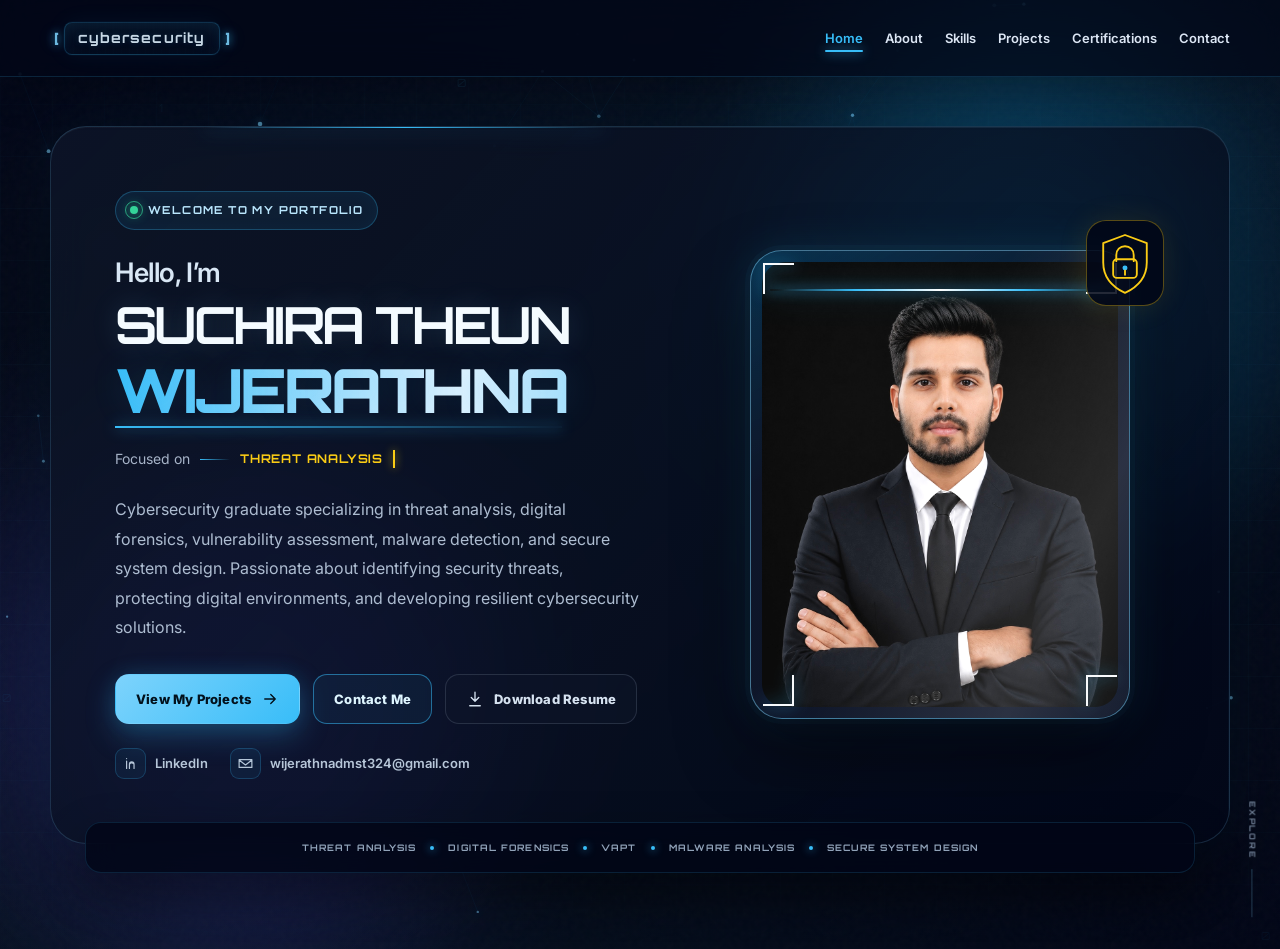
==== index.html @ 8b44464e "Add files via upload" ====
<!DOCTYPE html>

<html lang="en">
<head>
<meta charset="utf-8"/>
<meta content="width=device-width, initial-scale=1.0" name="viewport"/>
<meta content="Suchira Theun Wijerathna" name="author"/>
<meta content="#020617" name="theme-color"/>
<link href="https://fonts.googleapis.com" rel="preconnect"/>
<link crossorigin="" href="https://fonts.gstatic.com" rel="preconnect"/>
<link href="https://fonts.googleapis.com/css2?family=Inter:wght@400;500;600;700;800&amp;family=Orbitron:wght@600;700;800&amp;display=swap" rel="stylesheet"/>
<link href="style.css?v=mobile-20260625" rel="stylesheet">
<title>Suchira Theun Wijerathna | Cybersecurity Portfolio</title>
<meta content="The cybersecurity portfolio of Suchira Theun Wijerathna, featuring digital forensics, vulnerability assessment, malware detection, and secure system design projects." name="description"/>
</link></head>
<body class="home-page premium-home">
<header class="site-header">
<nav aria-label="Primary navigation" class="navbar">
<a aria-label="Cybersecurity portfolio home" class="logo" href="index.html">
<span aria-label="cybersecurity" class="logo-word" data-text="cybersecurity"><span aria-hidden="true" style="--letter-index:0">c</span><span aria-hidden="true" style="--letter-index:1">y</span><span aria-hidden="true" style="--letter-index:2">b</span><span aria-hidden="true" style="--letter-index:3">e</span><span aria-hidden="true" style="--letter-index:4">r</span><span aria-hidden="true" style="--letter-index:5">s</span><span aria-hidden="true" style="--letter-index:6">e</span><span aria-hidden="true" style="--letter-index:7">c</span><span aria-hidden="true" style="--letter-index:8">u</span><span aria-hidden="true" style="--letter-index:9">r</span><span aria-hidden="true" style="--letter-index:10">i</span><span aria-hidden="true" style="--letter-index:11">t</span><span aria-hidden="true" style="--letter-index:12">y</span></span>
</a>
<button aria-controls="primary-menu" aria-expanded="false" aria-label="Open navigation menu" class="nav-toggle" type="button">
<span></span><span></span><span></span>
</button>
<ul class="nav-links" id="primary-menu">
<li><a aria-current="page" class="active-link" href="index.html">Home</a></li>
<li><a href="about.html">About</a></li>
<li><a href="skills.html">Skills</a></li>
<li><a href="projects.html">Projects</a></li>
<li><a href="certifications.html">Certifications</a></li>
<li><a href="contact.html">Contact</a></li>
</ul>
</nav>
</header>
<main class="premium-main page-transition">
<section aria-labelledby="home-name" class="premium-hero">
<canvas aria-hidden="true" id="cyber-canvas"></canvas>
<div aria-hidden="true" class="premium-grid"></div>
<div aria-hidden="true" class="premium-aurora aurora-one"></div>
<div aria-hidden="true" class="premium-aurora aurora-two"></div>
<div aria-hidden="true" class="premium-noise"></div>
<div class="premium-shell section-shell">
<div class="premium-panel">
<div class="premium-copy reveal-left">
<div class="welcome-badge">
<span aria-hidden="true" class="live-dot"></span>
              Welcome to my portfolio
            </div>
<p class="premium-greeting">Hello, I’m</p>
<h1 class="premium-name" id="home-name">
<span>Suchira Theun</span>
<strong>Wijerathna</strong>
</h1>
<div aria-label="Cybersecurity focus areas" class="focus-line">
<span class="focus-label">Focused on</span>
<span aria-hidden="true" class="focus-divider"></span>
<span class="dynamic-focus" data-focus-words="Threat Analysis|Digital Forensics|Vulnerability Assessment|Malware Detection">Threat Analysis</span>
<span aria-hidden="true" class="typing-cursor"></span>
</div>
<p class="premium-intro">
              Cybersecurity graduate specializing in threat analysis, digital forensics, vulnerability assessment, malware detection, and secure system design. Passionate about identifying security threats, protecting digital environments, and developing resilient cybersecurity solutions.
            </p>
<div class="premium-actions">
<a class="premium-btn premium-btn-primary" href="projects.html">
<span>View My Projects</span>
<svg aria-hidden="true" viewbox="0 0 24 24"><path d="M5 12h14M13 6l6 6-6 6"></path></svg>
</a>
<a class="premium-btn premium-btn-outline" href="contact.html">
<span>Contact Me</span>
</a>
<a class="premium-btn premium-btn-ghost" download="Suchira_Theun_Wijerathna_Resume.pdf" href="assets/Suchira_Theun_Wijerathna_Resume.pdf">
<svg aria-hidden="true" viewbox="0 0 24 24"><path d="M12 3v12m0 0 5-5m-5 5-5-5M5 21h14"></path></svg>
<span>Download Resume</span>
</a>
</div>
<div aria-label="Professional links" class="premium-socials">
<a href="https://www.linkedin.com/in/suchira-theun-wijerathna-2473b7215/" rel="noopener noreferrer" target="_blank">
<span aria-hidden="true" class="social-icon">
<svg viewbox="0 0 24 24"><path d="M6.5 8.5V19M6.5 5v.01M10.5 19v-6c0-2.2 1.4-3.5 3.2-3.5 2 0 3.3 1.3 3.3 3.8V19M10.5 13.5c.4-2.5 4.2-3.2 5.8-1.2"></path></svg>
</span>
<span>LinkedIn</span>
</a>
<a href="mailto:wijerathnadmst324@gmail.com">
<span aria-hidden="true" class="social-icon">
<svg viewbox="0 0 24 24"><path d="M3 6.5h18v11H3zM3 7l9 7 9-7"></path></svg>
</span>
<span>wijerathnadmst324@gmail.com</span>
</a>
</div>
</div>
<div aria-label="Portrait of Suchira Theun Wijerathna with animated cybersecurity interface" class="premium-visual reveal-right">
<div aria-hidden="true" class="visual-glow"></div>



<div class="portrait-stage">
<div class="portrait-card">
<div aria-hidden="true" class="portrait-scan"></div>
<img alt="Suchira Theun Wijerathna" src="assets/profile-photo.png"/>
<span aria-hidden="true" class="corner corner-top-left"></span>
<span aria-hidden="true" class="corner corner-top-right"></span>
<span aria-hidden="true" class="corner corner-bottom-left"></span>
<span aria-hidden="true" class="corner corner-bottom-right"></span>
</div>



<div aria-hidden="true" class="security-seal">
<svg viewbox="0 0 90 100">
<path d="M45 5 80 18v31c0 24-14 39-35 49C24 88 10 73 10 49V18L45 5Z"></path>
<path d="M31 47V37c0-8 6-14 14-14s14 6 14 14v10"></path>
<rect height="30" rx="6" width="38" x="26" y="44"></rect>
<circle cx="45" cy="58" r="4"></circle>
<path d="M45 62v7"></path>
</svg>
</div>
</div>
</div>
</div>
<div aria-label="Cybersecurity expertise" class="expertise-rail reveal-up">
<span>Threat Analysis</span><i></i>
<span>Digital Forensics</span><i></i>
<span>VAPT</span><i></i>
<span>Malware Analysis</span><i></i>
<span>Secure System Design</span>
</div>
</div>
<a aria-label="Scroll down" class="scroll-cue" href="#home-bottom">
<span>Explore</span>
<i aria-hidden="true"></i>
</a>
<div aria-hidden="true" id="home-bottom"></div>
</section>
</main>
<script src="script.js"></script>
</body>
</html>
---- style.css ----
:root {
  --bg: #020617;
  --bg-soft: #07111f;
  --surface: rgba(15, 23, 42, 0.72);
  --surface-strong: rgba(15, 23, 42, 0.94);
  --line: rgba(56, 189, 248, 0.2);
  --line-strong: rgba(56, 189, 248, 0.45);
  --primary: #38bdf8;
  --primary-soft: rgba(56, 189, 248, 0.14);
  --accent: #facc15;
  --text: #f8fafc;
  --muted: #a7b4c8;
  --success: #34d399;
  --shadow: 0 24px 70px rgba(0, 0, 0, 0.32);
  --radius-lg: 28px;
  --radius-md: 20px;
  --radius-sm: 12px;
  --max-width: 1180px;
}

* {
  box-sizing: border-box;
  margin: 0;
  padding: 0;
}

html {
  scroll-behavior: smooth;
}

body {
  min-height: 100vh;
  overflow-x: hidden;
  color: var(--text);
  background:
    radial-gradient(circle at 18% 14%, rgba(56, 189, 248, 0.16), transparent 26%),
    radial-gradient(circle at 84% 28%, rgba(250, 204, 21, 0.09), transparent 24%),
    radial-gradient(circle at 48% 84%, rgba(99, 102, 241, 0.15), transparent 28%),
    linear-gradient(135deg, #020617 0%, #07111f 45%, #0f172a 100%);
  font-family: "Inter", sans-serif;
  line-height: 1.7;
}

body.menu-open {
  overflow: hidden;
}

a {
  color: inherit;
}

button,
input,
textarea {
  font: inherit;
}

img,
svg {
  display: block;
  max-width: 100%;
}

::selection {
  color: #020617;
  background: var(--primary);
}

.background-animation span {
  position: fixed;
  z-index: -1;
  width: 190px;
  height: 190px;
  border-radius: 999px;
  background: rgba(56, 189, 248, 0.09);
  box-shadow: 0 0 90px rgba(56, 189, 248, 0.22);
  animation: float-light 11s ease-in-out infinite;
}

.background-animation span:nth-child(1) { top: 13%; left: 5%; }
.background-animation span:nth-child(2) { top: 62%; right: 7%; animation-delay: 2s; background: rgba(250, 204, 21, 0.07); }
.background-animation span:nth-child(3) { bottom: 2%; left: 18%; animation-delay: 4s; }
.background-animation span:nth-child(4) { top: 24%; right: 15%; animation-delay: 6s; background: rgba(99, 102, 241, 0.09); }

@keyframes float-light {
  0%, 100% { transform: translate3d(0, 0, 0) scale(1); }
  50% { transform: translate3d(0, -45px, 0) scale(1.13); }
}

.section-shell {
  width: min(var(--max-width), calc(100% - 40px));
  margin-inline: auto;
}

.page-transition {
  animation: page-open 0.65s ease both;
}

@keyframes page-open {
  from { opacity: 0; transform: translateY(18px); filter: blur(3px); }
  to { opacity: 1; transform: translateY(0); filter: blur(0); }
}

.site-header {
  position: sticky;
  top: 0;
  z-index: 1000;
  border-bottom: 1px solid rgba(56, 189, 248, 0.16);
  background: rgba(2, 6, 23, 0.78);
  backdrop-filter: blur(18px);
}

.navbar {
  width: min(var(--max-width), calc(100% - 40px));
  min-height: 76px;
  margin-inline: auto;
  display: flex;
  align-items: center;
  justify-content: space-between;
  gap: 30px;
}

.logo {
  position: relative;
  display: inline-flex;
  align-items: center;
  min-height: 45px;
  padding-inline: 4px;
  color: var(--primary);
  text-decoration: none;
  perspective: 500px;
  isolation: isolate;
}

.logo::before,
.logo::after {
  position: relative;
  z-index: 4;
  display: inline-grid;
  place-items: center;
  color: rgba(125, 211, 252, 0.86);
  font-family: "Orbitron", sans-serif;
  font-size: 17px;
  font-weight: 700;
  line-height: 1;
  text-shadow:
    0 0 8px rgba(56, 189, 248, 0.85),
    0 0 18px rgba(56, 189, 248, 0.3);
  animation: logo-bracket-pulse 3.8s ease-in-out infinite;
}

.logo::before {
  content: "[";
  margin-right: 5px;
}

.logo::after {
  content: "]";
  margin-left: 5px;
  animation-delay: 0.22s;
}

.logo-word {
  position: relative;
  display: inline-flex;
  align-items: center;
  gap: 0;
  min-width: 0;
  padding: 8px 13px 9px;
  overflow: hidden;
  color: var(--text);
  border: 1px solid rgba(56, 189, 248, 0.23);
  border-radius: 8px;
  background:
    linear-gradient(180deg, rgba(8, 23, 42, 0.86), rgba(2, 6, 23, 0.72)),
    repeating-linear-gradient(90deg, rgba(56, 189, 248, 0.03) 0 1px, transparent 1px 8px);
  box-shadow:
    inset 0 0 18px rgba(56, 189, 248, 0.065),
    0 0 0 1px rgba(2, 132, 199, 0.04),
    0 0 24px rgba(56, 189, 248, 0.06);
  font-family: "Orbitron", sans-serif;
  font-size: 14px;
  font-weight: 700;
  letter-spacing: 1.2px;
  line-height: 1;
  text-transform: lowercase;
  transform: translateZ(0);
  animation: logo-shell-energy 4.8s ease-in-out infinite;
}

/* Controlled duplicate layer used only during brief data-glitch moments. */
.logo-word::before {
  position: absolute;
  z-index: 3;
  inset: 8px 13px 9px;
  content: attr(data-text);
  overflow: hidden;
  color: #facc15;
  font: inherit;
  letter-spacing: inherit;
  line-height: inherit;
  text-shadow:
    -2px 0 rgba(56, 189, 248, 0.9),
    2px 0 rgba(250, 204, 21, 0.75),
    0 0 12px rgba(56, 189, 248, 0.65);
  clip-path: inset(0 0 100% 0);
  opacity: 0;
  pointer-events: none;
  animation: logo-data-glitch 6.4s steps(1, end) infinite;
}

/* A narrow scanner passes across the terminal wordmark. */
.logo-word::after {
  position: absolute;
  z-index: 2;
  top: -12%;
  bottom: -12%;
  left: -14%;
  width: 3px;
  content: "";
  background: linear-gradient(
    180deg,
    transparent 0%,
    rgba(125, 211, 252, 0.5) 18%,
    #ffffff 48%,
    rgba(56, 189, 248, 0.72) 76%,
    transparent 100%
  );
  box-shadow:
    0 0 8px rgba(255, 255, 255, 0.85),
    0 0 18px rgba(56, 189, 248, 0.8),
    0 0 35px rgba(56, 189, 248, 0.42);
  opacity: 0;
  transform: skewX(-12deg);
  pointer-events: none;
  animation: logo-terminal-scan 4.8s cubic-bezier(0.45, 0, 0.2, 1) infinite;
}

.logo-word > span {
  position: relative;
  z-index: 4;
  display: inline-block;
  color: rgba(226, 242, 255, 0.88);
  text-shadow: 0 0 7px rgba(56, 189, 248, 0.18);
  transform-origin: center bottom;
  animation: logo-character-boot 4.8s ease-in-out infinite;
  animation-delay: calc(var(--letter-index) * 0.075s);
  transition:
    color 0.25s ease,
    text-shadow 0.25s ease,
    transform 0.25s ease;
}

.logo:hover .logo-word {
  border-color: rgba(125, 211, 252, 0.62);
  box-shadow:
    inset 0 0 22px rgba(56, 189, 248, 0.11),
    0 0 18px rgba(56, 189, 248, 0.16),
    0 0 42px rgba(56, 189, 248, 0.12);
  transform: translateY(-1px) rotateX(3deg);
}

.logo:hover .logo-word > span {
  color: #e0f2fe;
  text-shadow:
    0 0 8px rgba(125, 211, 252, 0.95),
    0 0 20px rgba(56, 189, 248, 0.6),
    0 0 34px rgba(56, 189, 248, 0.25);
}

.logo:hover::before,
.logo:hover::after {
  color: var(--accent);
  text-shadow:
    0 0 8px rgba(250, 204, 21, 0.88),
    0 0 20px rgba(250, 204, 21, 0.32);
}

@keyframes logo-shell-energy {
  0%, 100% {
    border-color: rgba(56, 189, 248, 0.2);
    box-shadow:
      inset 0 0 16px rgba(56, 189, 248, 0.055),
      0 0 0 1px rgba(2, 132, 199, 0.035),
      0 0 20px rgba(56, 189, 248, 0.045);
  }
  48% {
    border-color: rgba(56, 189, 248, 0.38);
    box-shadow:
      inset 0 0 22px rgba(56, 189, 248, 0.095),
      0 0 0 1px rgba(56, 189, 248, 0.06),
      0 0 32px rgba(56, 189, 248, 0.1);
  }
}

@keyframes logo-terminal-scan {
  0%, 12% {
    left: -14%;
    opacity: 0;
  }
  17% {
    opacity: 1;
  }
  58% {
    left: 112%;
    opacity: 0.95;
  }
  66%, 100% {
    left: 112%;
    opacity: 0;
  }
}

@keyframes logo-character-boot {
  0%, 10%, 100% {
    color: rgba(226, 242, 255, 0.84);
    text-shadow: 0 0 6px rgba(56, 189, 248, 0.12);
    transform: translateY(0) scale(1);
    filter: blur(0);
  }
  17% {
    color: rgba(125, 211, 252, 0.5);
    transform: translateY(2px) scaleY(0.84);
    filter: blur(0.35px);
  }
  23% {
    color: #ffffff;
    text-shadow:
      0 0 8px rgba(255, 255, 255, 0.9),
      0 0 18px rgba(56, 189, 248, 0.9),
      0 0 30px rgba(56, 189, 248, 0.35);
    transform: translateY(-2px) scale(1.06);
    filter: blur(0);
  }
  34% {
    color: var(--primary);
    text-shadow:
      0 0 9px rgba(56, 189, 248, 0.9),
      0 0 21px rgba(56, 189, 248, 0.4);
    transform: translateY(0) scale(1);
  }
  52% {
    color: rgba(226, 242, 255, 0.9);
    text-shadow: 0 0 7px rgba(56, 189, 248, 0.2);
  }
}

@keyframes logo-data-glitch {
  0%, 70%, 100% {
    opacity: 0;
    clip-path: inset(0 0 100% 0);
    transform: translate(0, 0);
  }
  71% {
    opacity: 0.8;
    clip-path: inset(12% 0 62% 0);
    transform: translate(3px, -1px);
  }
  72% {
    opacity: 0.38;
    clip-path: inset(58% 0 12% 0);
    transform: translate(-3px, 1px);
  }
  73% {
    opacity: 0.82;
    clip-path: inset(34% 0 43% 0);
    transform: translate(2px, 0);
  }
  74%, 89% {
    opacity: 0;
    clip-path: inset(0 0 100% 0);
    transform: translate(0, 0);
  }
  90% {
    opacity: 0.55;
    clip-path: inset(68% 0 9% 0);
    transform: translate(-2px, 1px);
  }
  91%, 100% {
    opacity: 0;
    clip-path: inset(0 0 100% 0);
    transform: translate(0, 0);
  }
}

@keyframes logo-bracket-pulse {
  0%, 100% {
    opacity: 0.68;
    transform: translateY(0) scaleY(1);
  }
  47% {
    opacity: 1;
    transform: translateY(-1px) scaleY(1.08);
  }
  52% {
    opacity: 0.48;
    transform: translateY(1px) scaleY(0.92);
  }
  57% {
    opacity: 0.95;
    transform: translateY(0) scaleY(1);
  }
}

.nav-links {
  list-style: none;
  display: flex;
  align-items: center;
  gap: 22px;
}

.nav-links a {
  position: relative;
  padding: 27px 0 24px;
  color: #dce6f4;
  text-decoration: none;
  font-size: 13px;
  font-weight: 600;
  transition: color 0.25s ease;
}

.nav-links a::after {
  position: absolute;
  right: 0;
  bottom: 18px;
  left: 0;
  height: 2px;
  border-radius: 999px;
  content: "";
  background: var(--primary);
  box-shadow: 0 0 12px var(--primary);
  transform: scaleX(0);
  transform-origin: center;
  transition: transform 0.25s ease;
}

.nav-links a:hover,
.nav-links a.active-link {
  color: var(--primary);
}

.nav-links a:hover::after,
.nav-links a.active-link::after {
  transform: scaleX(1);
}

.nav-toggle {
  display: none;
  width: 44px;
  height: 44px;
  border: 1px solid var(--line);
  border-radius: 11px;
  background: var(--surface);
  cursor: pointer;
}

.nav-toggle span {
  display: block;
  width: 20px;
  height: 2px;
  margin: 4px auto;
  background: var(--text);
  transition: transform 0.25s ease, opacity 0.25s ease;
}

.hero {
  min-height: calc(100vh - 76px);
  padding-block: 78px;
  display: grid;
  grid-template-columns: 1.15fr 0.85fr;
  align-items: center;
  gap: 70px;
}

.eyebrow {
  margin-bottom: 13px;
  color: var(--accent);
  font-family: "Orbitron", sans-serif;
  font-size: 12px;
  font-weight: 700;
  letter-spacing: 2.1px;
  text-transform: uppercase;
}

.hero h1,
.page-hero h1 {
  font-family: "Orbitron", sans-serif;
  font-weight: 700;
  line-height: 1.12;
  letter-spacing: -1.6px;
}

.hero h1 {
  max-width: 760px;
  font-size: clamp(42px, 6vw, 73px);
}

.hero h1 span,
.page-hero h1 span {
  color: var(--primary);
  text-shadow: 0 0 25px rgba(56, 189, 248, 0.22);
}

.hero-name {
  margin-top: 27px;
  color: #dce7f6;
  font-size: 18px;
}

.hero-name strong {
  color: var(--accent);
}

.hero-paragraph {
  max-width: 710px;
  margin-top: 14px;
  color: var(--muted);
  font-size: 17px;
}

.hero-buttons {
  margin-top: 30px;
  display: flex;
  flex-wrap: wrap;
  align-items: center;
  gap: 14px;
}

.btn {
  min-height: 48px;
  padding: 12px 21px;
  display: inline-flex;
  align-items: center;
  justify-content: center;
  border: 1px solid transparent;
  border-radius: 12px;
  text-decoration: none;
  font-weight: 700;
  cursor: pointer;
  transition: transform 0.22s ease, box-shadow 0.22s ease, border-color 0.22s ease, background 0.22s ease;
}

.btn:hover {
  transform: translateY(-3px);
}

.primary-btn {
  color: #00131e;
  background: linear-gradient(135deg, #38bdf8, #7dd3fc);
  box-shadow: 0 14px 35px rgba(56, 189, 248, 0.2);
}

.primary-btn:hover {
  box-shadow: 0 18px 44px rgba(56, 189, 248, 0.32);
}

.secondary-btn {
  border-color: var(--line-strong);
  color: var(--primary);
  background: rgba(56, 189, 248, 0.05);
}

.secondary-btn:hover {
  background: var(--primary-soft);
}

.text-link {
  padding: 10px 3px;
  color: var(--text);
  text-decoration: none;
  font-weight: 700;
}

.text-link span {
  color: var(--primary);
}

.hero-meta {
  margin-top: 28px;
  display: flex;
  flex-wrap: wrap;
  gap: 10px 20px;
  color: #8ea0b8;
  font-size: 13px;
}

.hero-meta a {
  color: #c9d7e9;
  text-decoration: none;
}

.hero-meta a:hover {
  color: var(--primary);
}

.cyber-visual {
  position: relative;
  min-height: 520px;
  display: grid;
  place-items: center;
  overflow: hidden;
  border: 1px solid var(--line);
  border-radius: 38px;
  background: linear-gradient(145deg, rgba(15, 23, 42, 0.86), rgba(2, 6, 23, 0.7));
  box-shadow: var(--shadow), inset 0 0 70px rgba(56, 189, 248, 0.04);
}

.visual-grid {
  position: absolute;
  inset: 0;
  opacity: 0.35;
  background-image:
    linear-gradient(rgba(56, 189, 248, 0.12) 1px, transparent 1px),
    linear-gradient(90deg, rgba(56, 189, 248, 0.12) 1px, transparent 1px);
  background-size: 38px 38px;
  mask-image: radial-gradient(circle, black 35%, transparent 77%);
}

.shield-core {
  position: relative;
  z-index: 3;
  width: 210px;
  height: 245px;
  display: grid;
  place-items: center;
  border: 1px solid var(--line-strong);
  border-radius: 42% 42% 48% 48%;
  color: var(--primary);
  background: rgba(2, 6, 23, 0.82);
  box-shadow: 0 0 50px rgba(56, 189, 248, 0.18), inset 0 0 35px rgba(56, 189, 248, 0.06);
}

.shield-core svg {
  width: 118px;
}

.shield-core span {
  position: absolute;
  bottom: 21px;
  font-family: "Orbitron", sans-serif;
  font-size: 11px;
  letter-spacing: 4px;
}

.orbit {
  position: absolute;
  border: 1px dashed rgba(56, 189, 248, 0.34);
  border-radius: 50%;
  animation: rotate 18s linear infinite;
}

.orbit-one { width: 350px; height: 350px; }
.orbit-two { width: 455px; height: 455px; animation-direction: reverse; animation-duration: 25s; border-color: rgba(250, 204, 21, 0.22); }

@keyframes rotate { to { transform: rotate(360deg); } }

.data-node {
  position: absolute;
  z-index: 4;
  width: 48px;
  height: 48px;
  display: grid;
  place-items: center;
  border: 1px solid var(--line-strong);
  border-radius: 50%;
  color: var(--primary);
  background: #07111f;
  font-family: "Orbitron", sans-serif;
  font-size: 11px;
  box-shadow: 0 0 18px rgba(56, 189, 248, 0.15);
}

.node-a { top: 16%; left: 19%; }
.node-b { top: 20%; right: 16%; }
.node-c { bottom: 17%; left: 17%; }
.node-d { right: 19%; bottom: 16%; }

.stats {
  margin-bottom: 92px;
  padding: 22px;
  display: grid;
  grid-template-columns: repeat(4, 1fr);
  gap: 1px;
  border: 1px solid var(--line);
  border-radius: var(--radius-lg);
  background: rgba(2, 6, 23, 0.43);
  box-shadow: var(--shadow);
}

.stats article {
  min-height: 120px;
  padding: 20px;
  display: flex;
  flex-direction: column;
  align-items: center;
  justify-content: center;
  border-right: 1px solid var(--line);
  text-align: center;
}

.stats article:last-child { border-right: 0; }
.stats strong { color: var(--primary); font-family: "Orbitron", sans-serif; font-size: 26px; }
.stats span { margin-top: 4px; color: var(--muted); font-size: 13px; }

.content-section {
  padding-block: 62px;
}

.section-heading {
  max-width: 750px;
  margin-bottom: 30px;
}

.section-heading h2,
.featured-project h2,
.skills-info h2,
.research-copy h2,
.publication-card h2,
.career-objective h2 {
  font-family: "Orbitron", sans-serif;
  font-size: clamp(27px, 4vw, 41px);
  line-height: 1.25;
}

.card-grid {
  display: grid;
  gap: 22px;
}

.three-column { grid-template-columns: repeat(3, 1fr); }
.four-column { grid-template-columns: repeat(4, 1fr); }

.feature-card,
.mini-card,
.project-card,
.cert-card,
.process-step,
.publication-card,
.profile-panel,
.skills-terminal,
.contact-form,
.contact-details article,
.timeline-item,
.credential-note {
  border: 1px solid var(--line);
  background: linear-gradient(145deg, rgba(15, 23, 42, 0.77), rgba(2, 6, 23, 0.61));
  box-shadow: 0 18px 45px rgba(0, 0, 0, 0.18);
}

.feature-card {
  min-height: 275px;
  padding: 30px;
  border-radius: var(--radius-md);
  transition: transform 0.25s ease, border-color 0.25s ease;
}

.feature-card:hover,
.mini-card:hover,
.project-card:hover,
.cert-card:hover {
  border-color: var(--line-strong);
  transform: translateY(-6px);
}

.card-index,
.project-number {
  color: var(--primary);
  font-family: "Orbitron", sans-serif;
  font-size: 13px;
}

.feature-card h3,
.mini-card h3,
.process-step h3 {
  margin: 42px 0 10px;
  font-size: 20px;
}

.feature-card p,
.mini-card p,
.process-step p,
.project-card p,
.cert-card p,
.research-copy p,
.skills-info p,
.publication-card p {
  color: var(--muted);
}

.featured-project {
  margin-block: 75px 100px;
  padding: 45px;
  display: flex;
  align-items: center;
  justify-content: space-between;
  gap: 35px;
  border: 1px solid var(--line-strong);
  border-radius: var(--radius-lg);
  background:
    linear-gradient(100deg, rgba(56, 189, 248, 0.11), rgba(15, 23, 42, 0.8)),
    var(--surface);
  box-shadow: var(--shadow);
}

.featured-project > div > p:not(.eyebrow) {
  margin: 10px 0 18px;
  color: var(--muted);
}

.tag-row,
.project-tags,
.skill-list {
  display: flex;
  flex-wrap: wrap;
  gap: 9px;
}

.tag-row span,
.project-tags span,
.skill-list span {
  border: 1px solid rgba(56, 189, 248, 0.23);
  border-radius: 999px;
  color: #cfeefe;
  background: rgba(56, 189, 248, 0.08);
  font-size: 12px;
  font-weight: 600;
}

.tag-row span,
.project-tags span { padding: 6px 10px; }

.page-hero {
  padding-block: 95px 65px;
  text-align: center;
}

.page-hero h1 {
  font-size: clamp(42px, 7vw, 72px);
}

.page-hero > p:last-child {
  max-width: 770px;
  margin: 18px auto 0;
  color: var(--muted);
  font-size: 17px;
}

.about-layout,
.skills-intro,
.research-overview,
.contact-layout,
.split-section {
  display: grid;
  grid-template-columns: 1.15fr 0.85fr;
  gap: 34px;
  align-items: start;
}

.about-layout {
  padding-block: 25px 75px;
}

.about-copy {
  display: grid;
  gap: 18px;
}

.animated-paragraph {
  padding: 24px 26px;
  border-left: 3px solid var(--primary);
  border-radius: 0 var(--radius-sm) var(--radius-sm) 0;
  color: #c3cede;
  background: rgba(15, 23, 42, 0.49);
}

.profile-panel {
  position: sticky;
  top: 105px;
  padding: 31px;
  border-radius: var(--radius-md);
}

.initial-avatar {
  width: 90px;
  height: 90px;
  margin-bottom: 22px;
  display: grid;
  place-items: center;
  border: 1px solid var(--line-strong);
  border-radius: 25px;
  color: var(--primary);
  background: var(--primary-soft);
  font-family: "Orbitron", sans-serif;
  font-size: 23px;
  box-shadow: 0 0 34px rgba(56, 189, 248, 0.16);
}

.profile-panel h2 { font-size: 23px; }
.profile-panel > p { margin-top: 4px; color: var(--accent); }
.profile-panel dl { margin-top: 25px; }
.profile-panel dl div { padding: 14px 0; border-top: 1px solid var(--line); }
.profile-panel dt { color: var(--muted); font-size: 11px; text-transform: uppercase; letter-spacing: 1.4px; }
.profile-panel dd { margin-top: 3px; color: #e5edf7; font-size: 14px; }

.timeline {
  position: relative;
  display: grid;
  gap: 20px;
}

.timeline::before {
  position: absolute;
  top: 0;
  bottom: 0;
  left: 22px;
  width: 1px;
  content: "";
  background: var(--line-strong);
}

.timeline-item {
  position: relative;
  margin-left: 52px;
  padding: 27px 30px;
  border-radius: var(--radius-md);
}

.timeline-item::before {
  position: absolute;
  top: 31px;
  left: -38px;
  width: 13px;
  height: 13px;
  border: 3px solid #020617;
  border-radius: 50%;
  content: "";
  background: var(--primary);
  box-shadow: 0 0 18px var(--primary);
}

.timeline-date,
.research-label,
.project-period,
.cert-issuer {
  color: var(--accent);
  font-size: 12px;
  font-weight: 700;
  letter-spacing: 0.6px;
  text-transform: uppercase;
}

.timeline-item h3 { margin-top: 8px; font-size: 21px; }
.timeline-item h4 { margin-top: 3px; color: var(--primary); font-size: 15px; }
.timeline-item p { margin-top: 8px; color: var(--muted); }

.mini-card {
  min-height: 190px;
  padding: 24px;
  border-radius: var(--radius-md);
  transition: transform 0.25s ease, border-color 0.25s ease;
}

.mini-card h3 { margin: 0 0 9px; }

.career-objective {
  margin-block: 60px 100px;
  padding: 45px;
  border: 1px solid var(--line-strong);
  border-radius: var(--radius-lg);
  background: linear-gradient(145deg, rgba(56, 189, 248, 0.1), rgba(15, 23, 42, 0.71));
}

.career-objective blockquote {
  max-width: 980px;
  color: #d8e3f1;
  font-size: 16px;
  line-height: 1.7;
}

.skills-intro {
  padding-block: 25px 70px;
  align-items: center;
}

.skills-terminal {
  overflow: hidden;
  border-radius: var(--radius-md);
}

.terminal-bar {
  padding: 13px 17px;
  display: flex;
  gap: 7px;
  border-bottom: 1px solid var(--line);
  background: rgba(2, 6, 23, 0.76);
}

.terminal-bar span {
  width: 10px;
  height: 10px;
  border-radius: 50%;
  background: #fb7185;
}

.terminal-bar span:nth-child(2) { background: #facc15; }
.terminal-bar span:nth-child(3) { background: #34d399; }

.skills-terminal pre {
  min-height: 380px;
  padding: 28px;
  color: #b7c8db;
  font-family: Consolas, "Courier New", monospace;
  font-size: 14px;
  white-space: pre-wrap;
}

.skills-terminal b { color: var(--primary); }
.skills-info p:last-child { margin-top: 17px; }

.skills-section {
  padding-block: 30px 65px;
  display: grid;
  gap: 22px;
}

.skill-category {
  padding: 28px;
  border: 1px solid var(--line);
  border-radius: var(--radius-md);
  background: rgba(15, 23, 42, 0.54);
}

.skill-category h2 {
  margin-bottom: 18px;
  font-family: "Orbitron", sans-serif;
  font-size: 20px;
}

.skill-list span {
  padding: 8px 12px;
  transition: transform 0.2s ease, border-color 0.2s ease, background 0.2s ease;
}

.skill-list span:hover,
.skill-list span.touch-active {
  border-color: var(--primary);
  background: rgba(56, 189, 248, 0.16);
  transform: translateY(-2px);
}

.skill-list.large span { font-size: 13px; }

.projects {
  padding-block: 20px 100px;
}

.project-container {
  display: grid;
  grid-template-columns: repeat(2, minmax(0, 1fr));
  gap: 24px;
}

.project-card {
  padding: 30px;
  border-radius: var(--radius-md);
  transition: transform 0.25s ease, border-color 0.25s ease;
}

.project-top {
  display: flex;
  justify-content: space-between;
  gap: 20px;
  align-items: center;
}

.project-period {
  text-align: right;
}

.project-card h2 {
  margin: 22px 0 12px;
  font-size: 22px;
  line-height: 1.35;
}

.project-tags { margin-top: 20px; }

.project-card details {
  margin-top: 22px;
  padding-top: 17px;
  border-top: 1px solid var(--line);
}

.project-card summary {
  color: var(--primary);
  font-weight: 700;
  cursor: pointer;
}

.project-card details ul {
  margin: 14px 0 0 18px;
  color: var(--muted);
}

.project-card details li { margin-bottom: 8px; }

.certifications {
  padding-block: 20px 70px;
  display: grid;
  grid-template-columns: repeat(2, minmax(0, 1fr));
  gap: 22px;
}

.cert-card {
  min-height: 230px;
  padding: 29px;
  display: grid;
  grid-template-columns: auto 1fr;
  gap: 20px;
  border-radius: var(--radius-md);
  transition: transform 0.25s ease, border-color 0.25s ease;
}

.cert-icon {
  width: 47px;
  height: 47px;
  display: grid;
  place-items: center;
  border: 1px solid rgba(52, 211, 153, 0.4);
  border-radius: 14px;
  color: var(--success);
  background: rgba(52, 211, 153, 0.08);
  font-weight: 800;
}

.cert-card h2 { margin: 6px 0 10px; font-size: 21px; }

.credential-note {
  margin-bottom: 100px;
  padding: 27px 30px;
  border-radius: var(--radius-md);
}

.credential-note h2 { font-size: 20px; }
.credential-note p { margin-top: 6px; color: var(--muted); }

.research-overview {
  padding-block: 20px 70px;
  align-items: stretch;
}

.research-copy {
  padding: 34px;
  border: 1px solid var(--line);
  border-radius: var(--radius-lg);
  background: rgba(15, 23, 42, 0.56);
}

.research-copy h2 { margin: 15px 0 18px; }
.research-copy p + p { margin-top: 15px; }

.research-metrics {
  display: grid;
  grid-template-columns: repeat(2, 1fr);
  gap: 15px;
}

.research-metrics article {
  min-height: 170px;
  padding: 21px;
  display: flex;
  flex-direction: column;
  justify-content: flex-end;
  border: 1px solid var(--line);
  border-radius: var(--radius-md);
  background: rgba(2, 6, 23, 0.58);
}

.research-metrics strong { color: var(--primary); font-family: "Orbitron", sans-serif; font-size: 18px; }
.research-metrics span { margin-top: 5px; color: var(--muted); font-size: 13px; }

.process-grid {
  display: grid;
  grid-template-columns: repeat(4, 1fr);
  gap: 17px;
}

.process-step {
  min-height: 265px;
  padding: 25px;
  border-radius: var(--radius-md);
}

.process-step > span { color: var(--primary); font-family: "Orbitron", sans-serif; }
.process-step h3 { margin-top: 50px; }

.split-section {
  padding-block: 70px 100px;
  align-items: stretch;
}

.split-section > div:first-child {
  padding: 15px 0;
}

.split-section .skill-list { margin-top: 24px; }

.publication-card {
  padding: 31px;
  border-radius: var(--radius-md);
}

.publication-card h2 { margin: 5px 0 14px; font-size: 25px; }
.small-note { margin-top: 18px; font-size: 12px; }

.contact-layout {
  padding-block: 20px 100px;
  align-items: stretch;
}

.contact-details {
  display: grid;
  gap: 14px;
}

.contact-details article {
  padding: 22px 24px;
  border-radius: var(--radius-sm);
}

.contact-details span {
  display: block;
  margin-bottom: 4px;
  color: var(--accent);
  font-size: 11px;
  font-weight: 800;
  letter-spacing: 1.2px;
  text-transform: uppercase;
}

.contact-details a {
  overflow-wrap: anywhere;
  color: #e3edf8;
  text-decoration: none;
}

.contact-details a:hover { color: var(--primary); }
.contact-details p { color: #e3edf8; }

.contact-form {
  padding: 30px;
  display: grid;
  gap: 18px;
  border-radius: var(--radius-md);
}

.form-row {
  display: grid;
  grid-template-columns: repeat(2, 1fr);
  gap: 15px;
}

.contact-form label {
  display: grid;
  gap: 7px;
  color: #d7e1ee;
  font-size: 13px;
  font-weight: 700;
}

.contact-form input,
.contact-form textarea {
  width: 100%;
  border: 1px solid var(--line);
  border-radius: 11px;
  outline: none;
  color: var(--text);
  background: rgba(2, 6, 23, 0.7);
  transition: border-color 0.2s ease, box-shadow 0.2s ease;
}

.contact-form input { min-height: 48px; padding: 0 14px; }
.contact-form textarea { padding: 13px 14px; resize: vertical; }

.contact-form input:focus,
.contact-form textarea:focus {
  border-color: var(--primary);
  box-shadow: 0 0 0 3px rgba(56, 189, 248, 0.1);
}

.contact-form .btn { justify-self: start; }
.form-note { color: var(--muted); font-size: 12px; }

.site-footer {
  min-height: 120px;
  padding: 28px max(20px, calc((100vw - var(--max-width)) / 2));
  display: flex;
  align-items: center;
  justify-content: space-between;
  gap: 25px;
  border-top: 1px solid var(--line);
  color: #93a4ba;
  background: rgba(2, 6, 23, 0.66);
  font-size: 13px;
}

.footer-note { margin-top: 2px; font-size: 11px; }
.site-footer a { color: var(--primary); text-decoration: none; font-weight: 700; }

.reveal-up,
.reveal-left,
.reveal-right,
.reveal-scale {
  opacity: 0;
  transition: opacity 0.75s ease, transform 0.75s ease;
}

.reveal-up { transform: translateY(28px); }
.reveal-left { transform: translateX(-34px); }
.reveal-right { transform: translateX(34px); }
.reveal-scale { transform: scale(0.95); }

.reveal-up.active,
.reveal-left.active,
.reveal-right.active,
.reveal-scale.active {
  opacity: 1;
  transform: none;
}

.touch-active {
  transform: translateY(-4px) !important;
  border-color: var(--line-strong) !important;
}

@media (max-width: 1040px) {
  .nav-links { gap: 15px; }
  .nav-links a { font-size: 12px; }
  .hero { grid-template-columns: 1fr 0.82fr; gap: 35px; }
  .cyber-visual { min-height: 450px; }
  .four-column { grid-template-columns: repeat(2, 1fr); }
  .process-grid { grid-template-columns: repeat(2, 1fr); }
}

@media (max-width: 860px) {
  .nav-toggle { display: block; }

  .nav-links {
    position: fixed;
    top: 76px;
    right: 0;
    left: 0;
    max-height: 0;
    padding: 0 24px;
    display: grid;
    gap: 0;
    overflow: hidden;
    border-bottom: 1px solid transparent;
    background: rgba(2, 6, 23, 0.98);
    transition: max-height 0.35s ease, padding 0.35s ease, border-color 0.35s ease;
  }

  .nav-links.open {
    max-height: 520px;
    padding-block: 14px 22px;
    border-color: var(--line);
  }

  .nav-links a {
    display: block;
    padding: 13px 4px;
  }

  .nav-links a::after { bottom: 7px; }

  .nav-toggle[aria-expanded="true"] span:nth-child(1) { transform: translateY(6px) rotate(45deg); }
  .nav-toggle[aria-expanded="true"] span:nth-child(2) { opacity: 0; }
  .nav-toggle[aria-expanded="true"] span:nth-child(3) { transform: translateY(-6px) rotate(-45deg); }

  .hero,
  .about-layout,
  .skills-intro,
  .research-overview,
  .contact-layout,
  .split-section {
    grid-template-columns: 1fr;
  }

  .hero { padding-block: 60px; }
  .cyber-visual { min-height: 450px; }
  .stats { grid-template-columns: repeat(2, 1fr); }
  .stats article:nth-child(2) { border-right: 0; }
  .stats article:nth-child(-n+2) { border-bottom: 1px solid var(--line); }
  .three-column { grid-template-columns: 1fr; }
  .profile-panel { position: static; }
  .project-container,
  .certifications { grid-template-columns: 1fr; }
}

@media (max-width: 600px) {
  .section-shell,
  .navbar { width: min(100% - 28px, var(--max-width)); }
  .logo-word { padding: 7px 9px 8px; font-size: 11px; letter-spacing: 0.78px; }
  .logo::before, .logo::after { font-size: 14px; margin-inline: 3px; }
  .hero { min-height: auto; padding-block: 50px; }
  .hero h1 { font-size: 40px; }
  .hero-name { font-size: 16px; }
  .hero-paragraph { font-size: 15px; }
  .hero-buttons { align-items: stretch; }
  .hero-buttons .btn { width: 100%; }
  .hero-buttons .text-link { width: 100%; text-align: center; }
  .cyber-visual { min-height: 380px; border-radius: 25px; }
  .shield-core { width: 165px; height: 195px; }
  .shield-core svg { width: 92px; }
  .orbit-one { width: 285px; height: 285px; }
  .orbit-two { width: 355px; height: 355px; }
  .data-node { width: 41px; height: 41px; }
  .stats { grid-template-columns: 1fr; padding: 12px; }
  .stats article { border-right: 0; border-bottom: 1px solid var(--line); }
  .stats article:last-child { border-bottom: 0; }
  .page-hero { padding-block: 70px 45px; }
  .page-hero h1 { font-size: 42px; }
  .four-column,
  .process-grid,
  .research-metrics { grid-template-columns: 1fr; }
  .featured-project { padding: 30px; align-items: flex-start; flex-direction: column; }
  .career-objective { padding: 30px; }
  .project-card,
  .cert-card,
  .research-copy,
  .publication-card,
  .contact-form { padding: 24px; }
  .project-top { align-items: flex-start; flex-direction: column; gap: 5px; }
  .project-period { text-align: left; }
  .cert-card { grid-template-columns: 1fr; }
  .form-row { grid-template-columns: 1fr; }
  .site-footer { align-items: flex-start; flex-direction: column; }
}

@media (prefers-reduced-motion: reduce) {
  .logo-word::before,
  .logo-word::after,
  .logo-word > span { animation: none !important; }
  *, *::before, *::after {
    scroll-behavior: auto !important;
    animation-duration: 0.01ms !important;
    animation-iteration-count: 1 !important;
    transition-duration: 0.01ms !important;
  }

  .reveal-up,
  .reveal-left,
  .reveal-right,
  .reveal-scale {
    opacity: 1;
    transform: none;
  }
}

/* =========================================================
   Minimal animated cybersecurity home page
   ========================================================= */
.home-page {
  background: #020617;
}


.home-page .site-header {
  background: rgba(2, 6, 23, 0.64);
  border-bottom-color: rgba(56, 189, 248, 0.12);
}

.home-main {
  min-height: calc(100vh - 76px);
}

.cyber-home {
  position: relative;
  min-height: calc(100vh - 76px);
  display: grid;
  align-items: center;
  overflow: hidden;
  isolation: isolate;
  background:
    radial-gradient(circle at 74% 50%, rgba(56, 189, 248, 0.15), transparent 31%),
    radial-gradient(circle at 21% 45%, rgba(14, 165, 233, 0.08), transparent 30%),
    linear-gradient(135deg, #020617 0%, #04101e 48%, #020617 100%);
}

#cyber-canvas,
.cyber-grid,
.cyber-vignette {
  position: absolute;
  inset: 0;
  width: 100%;
  height: 100%;
  pointer-events: none;
}

#cyber-canvas {
  z-index: -3;
  opacity: 0.88;
}

.cyber-grid {
  z-index: -2;
  opacity: 0.3;
  background-image:
    linear-gradient(rgba(56, 189, 248, 0.08) 1px, transparent 1px),
    linear-gradient(90deg, rgba(56, 189, 248, 0.08) 1px, transparent 1px);
  background-size: 54px 54px;
  transform: perspective(700px) rotateX(62deg) scale(1.65) translateY(30%);
  transform-origin: center bottom;
  animation: grid-drift 11s linear infinite;
  mask-image: linear-gradient(to bottom, transparent 4%, #000 42%, #000 100%);
}

.cyber-vignette {
  z-index: -1;
  background:
    linear-gradient(90deg, rgba(2, 6, 23, 0.38), transparent 35%, transparent 72%, rgba(2, 6, 23, 0.22)),
    radial-gradient(circle, transparent 35%, rgba(2, 6, 23, 0.48) 100%);
}

@keyframes grid-drift {
  from { background-position: 0 0, 0 0; }
  to { background-position: 0 54px, 54px 0; }
}

.cyber-home-content {
  min-height: calc(100vh - 76px);
  padding-block: 48px;
  display: grid;
  grid-template-columns: minmax(0, 1.05fr) minmax(320px, 0.95fr);
  align-items: center;
  gap: clamp(28px, 5vw, 84px);
}

.home-copy {
  position: relative;
  z-index: 3;
  max-width: 700px;
}

.home-copy::before {
  position: absolute;
  top: 10px;
  left: -70px;
  width: 180px;
  height: 180px;
  border: 1px solid rgba(56, 189, 248, 0.14);
  border-radius: 50%;
  content: "";
  box-shadow:
    0 0 0 32px rgba(56, 189, 248, 0.025),
    0 0 0 64px rgba(56, 189, 248, 0.018);
  animation: name-radar 4s ease-in-out infinite;
}

.home-kicker {
  position: relative;
  z-index: 1;
  margin-bottom: 12px;
  color: var(--accent);
  font-family: "Orbitron", sans-serif;
  font-size: 12px;
  font-weight: 700;
  letter-spacing: 2px;
  text-transform: uppercase;
}

.home-greeting {
  margin-bottom: 8px;
  color: #dce7f6;
  font-size: clamp(19px, 2.2vw, 26px);
  font-weight: 600;
}

.home-name-display {
  position: relative;
  margin: 0;
  max-width: 13ch;
  font-family: "Orbitron", sans-serif;
  font-size: clamp(42px, 6.3vw, 84px);
  font-weight: 800;
  line-height: 1.04;
  letter-spacing: -2px;
  color: #e8f7ff;
  text-transform: uppercase;
  text-wrap: balance;
  text-shadow: 0 0 26px rgba(125, 211, 252, 0.18);
  filter: drop-shadow(0 20px 45px rgba(0, 0, 0, 0.35));
}

.home-name-display::before,
.home-name-display::after {
  position: absolute;
  inset: 0;
  content: attr(data-text);
  overflow: hidden;
  color: rgba(56, 189, 248, 0.24);
  opacity: 0;
  pointer-events: none;
}

.home-name-display::before {
  transform: translate(3px, -2px);
  clip-path: inset(12% 0 68% 0);
  animation: cyber-glitch 6s infinite 1.2s;
}

.home-name-display::after {
  color: rgba(250, 204, 21, 0.18);
  transform: translate(-3px, 2px);
  clip-path: inset(64% 0 12% 0);
  animation: cyber-glitch 6s infinite 1.32s reverse;
}

.home-intro {
  position: relative;
  z-index: 1;
  margin-top: 24px;
  max-width: 62ch;
  color: var(--muted);
  font-size: 16px;
}

.hero-actions {
  position: relative;
  z-index: 1;
  margin-top: 28px;
  display: flex;
  flex-wrap: wrap;
  gap: 14px;
}

.hero-socials {
  position: relative;
  z-index: 1;
  margin-top: 22px;
  display: flex;
  flex-wrap: wrap;
  gap: 16px;
}

.hero-socials a {
  color: #dce7f6;
  text-decoration: none;
  font-weight: 600;
  border-bottom: 1px solid transparent;
  transition: color 0.25s ease, border-color 0.25s ease;
}

.hero-socials a:hover {
  color: var(--primary);
  border-color: rgba(56, 189, 248, 0.55);
}

.home-visual {
  position: relative;
  min-height: 520px;
  display: grid;
  place-items: center;
}

.cyber-emblem {
  position: absolute;
  inset: 50% auto auto 50%;
  width: min(38vw, 470px);
  aspect-ratio: 1;
  display: grid;
  place-items: center;
  transform: translate(-50%, -50%);
  transform-style: preserve-3d;
  opacity: 0.95;
}

.profile-frame {
  position: relative;
  z-index: 4;
  width: min(32vw, 380px);
  min-width: 290px;
  margin: 0;
  padding: 14px;
  border: 1px solid rgba(125, 211, 252, 0.35);
  border-radius: 28px;
  background: linear-gradient(180deg, rgba(15, 23, 42, 0.88), rgba(15, 23, 42, 0.58));
  box-shadow: 0 26px 55px rgba(0, 0, 0, 0.42), 0 0 0 1px rgba(56, 189, 248, 0.09) inset;
  backdrop-filter: blur(10px);
}

.profile-frame::before {
  position: absolute;
  inset: -1px;
  border-radius: inherit;
  padding: 1px;
  content: "";
  background: linear-gradient(135deg, rgba(56, 189, 248, 0.9), rgba(250, 204, 21, 0.55), rgba(56, 189, 248, 0.9));
  -webkit-mask: linear-gradient(#fff 0 0) content-box, linear-gradient(#fff 0 0);
  -webkit-mask-composite: xor;
  mask-composite: exclude;
  opacity: 0.8;
}

.profile-frame::after {
  position: absolute;
  right: -18px;
  bottom: -18px;
  width: 110px;
  height: 110px;
  border: 1px dashed rgba(56, 189, 248, 0.42);
  border-radius: 22px;
  content: "";
  transform: rotate(12deg);
}

.profile-frame img {
  width: 100%;
  aspect-ratio: 4 / 5;
  object-fit: cover;
  object-position: center top;
  border-radius: 20px;
  box-shadow: 0 0 40px rgba(56, 189, 248, 0.16);
}

.emblem-halo,
.scan-sector,
.orbit-track,
.pulse {
  position: absolute;
  border-radius: 50%;
}

.emblem-halo {
  inset: 7%;
  background: radial-gradient(circle, rgba(56, 189, 248, 0.18), rgba(56, 189, 248, 0.025) 48%, transparent 70%);
  filter: blur(10px);
  animation: halo-pulse 3.4s ease-in-out infinite;
}

.scan-sector {
  inset: 3%;
  opacity: 0.48;
  background: conic-gradient(from 0deg, transparent 0 70%, rgba(56, 189, 248, 0.34) 84%, transparent 93% 100%);
  mask-image: radial-gradient(circle, transparent 0 36%, #000 38% 43%, transparent 45% 100%);
  animation: spin-sector 5.5s linear infinite;
}

.orbit-track {
  display: block;
  border: 1px solid rgba(56, 189, 248, 0.28);
  box-shadow: inset 0 0 26px rgba(56, 189, 248, 0.03), 0 0 20px rgba(56, 189, 248, 0.04);
}

.track-one {
  inset: 3%;
  border-style: dashed;
  animation: orbit-spin 22s linear infinite;
}

.track-two {
  inset: 15%;
  border-color: rgba(125, 211, 252, 0.42);
  animation: orbit-spin 13s linear infinite reverse;
}

.track-three {
  inset: 26%;
  border-style: dotted;
  border-color: rgba(250, 204, 21, 0.28);
  animation: orbit-spin 9s linear infinite;
}

.orbit-track i {
  position: absolute;
  width: 9px;
  height: 9px;
  border: 2px solid #7dd3fc;
  border-radius: 50%;
  background: #020617;
  box-shadow: 0 0 13px #38bdf8, 0 0 28px rgba(56, 189, 248, 0.55);
}

.orbit-track i:nth-child(1) { top: -5px; left: 50%; }
.orbit-track i:nth-child(2) { right: 7%; bottom: 23%; }
.orbit-track i:nth-child(3) { bottom: 12%; left: 12%; }

.hex-frame {
  position: relative;
  z-index: 4;
  width: 44%;
  aspect-ratio: 0.88;
  display: grid;
  place-items: center;
  overflow: hidden;
  color: #7dd3fc;
  background:
    linear-gradient(145deg, rgba(14, 165, 233, 0.14), rgba(2, 6, 23, 0.94)),
    #020617;
  clip-path: polygon(50% 0, 93% 24%, 93% 76%, 50% 100%, 7% 76%, 7% 24%);
  filter: drop-shadow(0 0 28px rgba(56, 189, 248, 0.32));
  animation: core-float 4s ease-in-out infinite;
}

.hex-frame::before {
  position: absolute;
  inset: 3px;
  content: "";
  clip-path: inherit;
  border: 1px solid rgba(125, 211, 252, 0.58);
  background: linear-gradient(160deg, rgba(56, 189, 248, 0.08), transparent 52%);
}

.hex-grid {
  position: absolute;
  inset: 0;
  opacity: 0.34;
  background-image:
    linear-gradient(rgba(56, 189, 248, 0.13) 1px, transparent 1px),
    linear-gradient(90deg, rgba(56, 189, 248, 0.13) 1px, transparent 1px);
  background-size: 19px 19px;
  animation: hex-grid-shift 7s linear infinite;
}

.cyber-lock {
  position: relative;
  z-index: 2;
  width: 61%;
  overflow: visible;
  filter: drop-shadow(0 0 16px rgba(56, 189, 248, 0.42));
}

.shield-path,
.lock-shackle,
.lock-body,
.lock-key-line {
  fill: none;
  stroke: currentColor;
  stroke-linecap: round;
  stroke-linejoin: round;
}

.shield-path { stroke-width: 5; stroke-dasharray: 620; animation: shield-draw 4.8s ease-in-out infinite; }
.lock-shackle { stroke-width: 7; }
.lock-body { stroke-width: 6; fill: rgba(56, 189, 248, 0.055); }
.lock-key { fill: #facc15; filter: drop-shadow(0 0 8px rgba(250, 204, 21, 0.85)); }
.lock-key-line { stroke: #facc15; stroke-width: 6; }

.scan-line {
  position: absolute;
  z-index: 3;
  top: 8%;
  right: 10%;
  left: 10%;
  height: 2px;
  background: linear-gradient(90deg, transparent, #7dd3fc, #fff, #7dd3fc, transparent);
  box-shadow: 0 0 12px #38bdf8, 0 0 32px rgba(56, 189, 248, 0.75);
  animation: scan-vertical 3.2s ease-in-out infinite;
}

.pulse {
  inset: 29%;
  border: 1px solid rgba(56, 189, 248, 0.5);
  opacity: 0;
  animation: pulse-ring 3s ease-out infinite;
}

.pulse-two { animation-delay: 1.5s; }

@keyframes name-radar {
  0%, 100% { opacity: 0.45; transform: scale(0.94); }
  50% { opacity: 0.9; transform: scale(1.06); }
}

@keyframes cyber-glitch {
  0%, 86%, 100% { opacity: 0; }
  87% { opacity: 0.85; transform: translate(6px, -2px); }
  89% { opacity: 0.28; transform: translate(-5px, 2px); }
  91% { opacity: 0.7; transform: translate(3px, 0); }
  93% { opacity: 0; }
}

@keyframes orbit-spin { to { transform: rotate(360deg); } }
@keyframes spin-sector { to { transform: rotate(360deg); } }
@keyframes halo-pulse { 50% { opacity: 0.7; transform: scale(1.09); } }
@keyframes core-float { 50% { transform: translateY(-9px) rotateY(5deg); } }
@keyframes hex-grid-shift { to { background-position: 19px 19px, -19px 19px; } }
@keyframes shield-draw {
  0% { stroke-dashoffset: 620; opacity: 0.35; }
  44%, 78% { stroke-dashoffset: 0; opacity: 1; }
  100% { stroke-dashoffset: -620; opacity: 0.4; }
}
@keyframes scan-vertical {
  0%, 100% { top: 12%; opacity: 0; }
  15%, 85% { opacity: 1; }
  50% { top: 84%; }
}
@keyframes pulse-ring {
  0% { opacity: 0.65; transform: scale(0.75); }
  100% { opacity: 0; transform: scale(2.15); }
}
@media (max-width: 900px) {
  .cyber-home-content {
    grid-template-columns: 1fr;
    align-content: center;
    justify-items: center;
    gap: 28px;
    padding-block: 42px 54px;
    text-align: center;
  }

  .home-copy {
    max-width: 720px;
  }

  .home-copy::before {
    left: calc(50% - 90px);
  }

  .home-name-display {
    max-width: none;
    margin-inline: auto;
    font-size: clamp(40px, 8vw, 72px);
  }

  .home-intro,
  .hero-actions,
  .hero-socials {
    justify-content: center;
    margin-inline: auto;
  }

  .home-visual {
    min-height: 470px;
    width: min(100%, 560px);
  }

  .cyber-emblem {
    width: min(74vw, 430px);
  }

  .profile-frame {
    width: min(56vw, 360px);
    min-width: 260px;
  }
}

@media (max-width: 600px) {
  .cyber-home,
  .cyber-home-content,
  .home-main {
    min-height: calc(100svh - 76px);
  }

  .cyber-home-content {
    gap: 22px;
    padding-block: 35px 48px;
  }

  .home-copy::before {
    width: 140px;
    height: 140px;
    top: 0;
    left: calc(50% - 70px);
  }

  .home-kicker {
    font-size: 11px;
    letter-spacing: 1.6px;
  }

  .home-greeting {
    font-size: 18px;
  }

  .home-name-display {
    font-size: clamp(32px, 11vw, 52px);
    letter-spacing: -1.2px;
  }

  .home-intro {
    font-size: 15px;
  }

  .hero-actions {
    gap: 10px;
  }

  .hero-actions .btn {
    width: 100%;
    justify-content: center;
  }

  .hero-socials {
    flex-direction: column;
    gap: 10px;
  }

  .home-visual {
    min-height: 390px;
  }

  .profile-frame {
    width: min(78vw, 310px);
    min-width: 0;
    padding: 10px;
  }

  .profile-frame::after {
    width: 82px;
    height: 82px;
    right: -10px;
    bottom: -10px;
  }

  .cyber-emblem {
    width: min(88vw, 350px);
  }

  .cyber-grid { background-size: 38px 38px; }
}

/* =========================================================
   Premium Home Page — Cybersecurity Hero
   ========================================================= */
.premium-home {
  background: #020617;
}

.premium-home .site-header {
  position: fixed;
  width: 100%;
  background: rgba(2, 6, 23, 0.67);
  border-bottom-color: rgba(56, 189, 248, 0.16);
  box-shadow: 0 10px 45px rgba(0, 0, 0, 0.18);
}

.premium-main {
  min-height: 100vh;
}

.premium-hero {
  position: relative;
  min-height: 100vh;
  padding-top: 76px;
  display: grid;
  align-items: center;
  overflow: hidden;
  isolation: isolate;
  background:
    radial-gradient(circle at 82% 25%, rgba(14, 165, 233, 0.16), transparent 28%),
    radial-gradient(circle at 14% 72%, rgba(99, 102, 241, 0.12), transparent 30%),
    linear-gradient(135deg, #020617 0%, #06111f 50%, #020617 100%);
}

.premium-hero #cyber-canvas,
.premium-grid,
.premium-noise,
.premium-aurora {
  position: absolute;
  inset: 0;
  width: 100%;
  height: 100%;
  pointer-events: none;
}

.premium-hero #cyber-canvas {
  z-index: -5;
  opacity: 0.82;
}

.premium-grid {
  z-index: -4;
  opacity: 0.3;
  background-image:
    linear-gradient(rgba(56, 189, 248, 0.075) 1px, transparent 1px),
    linear-gradient(90deg, rgba(56, 189, 248, 0.075) 1px, transparent 1px);
  background-size: 52px 52px;
  mask-image: linear-gradient(to bottom, transparent, #000 20%, #000 84%, transparent);
  animation: premium-grid-drift 16s linear infinite;
}

.premium-noise {
  z-index: -1;
  opacity: 0.035;
  background-image: url("data:image/svg+xml,%3Csvg viewBox='0 0 180 180' xmlns='http://www.w3.org/2000/svg'%3E%3Cfilter id='n'%3E%3CfeTurbulence type='fractalNoise' baseFrequency='.9' numOctaves='4' stitchTiles='stitch'/%3E%3C/filter%3E%3Crect width='100%25' height='100%25' filter='url(%23n)' opacity='.7'/%3E%3C/svg%3E");
}

.premium-aurora {
  z-index: -3;
  width: 460px;
  height: 460px;
  border-radius: 50%;
  filter: blur(90px);
  opacity: 0.25;
}

.aurora-one {
  inset: 8% auto auto 60%;
  background: #0ea5e9;
  animation: aurora-drift-one 12s ease-in-out infinite alternate;
}

.aurora-two {
  inset: auto auto 2% 2%;
  background: #4f46e5;
  animation: aurora-drift-two 15s ease-in-out infinite alternate;
}

.premium-shell {
  position: relative;
  z-index: 2;
  padding-block: 50px 76px;
}

.premium-panel {
  position: relative;
  display: grid;
  grid-template-columns: minmax(0, 1.08fr) minmax(390px, 0.92fr);
  align-items: center;
  gap: clamp(34px, 5.7vw, 86px);
  padding: clamp(38px, 5vw, 72px);
  border: 1px solid rgba(125, 211, 252, 0.18);
  border-radius: 36px;
  background:
    linear-gradient(135deg, rgba(15, 23, 42, 0.76), rgba(2, 6, 23, 0.5)),
    rgba(2, 6, 23, 0.35);
  box-shadow:
    0 38px 100px rgba(0, 0, 0, 0.42),
    inset 0 1px 0 rgba(255, 255, 255, 0.035),
    0 0 80px rgba(56, 189, 248, 0.055);
  backdrop-filter: blur(18px);
  overflow: hidden;
}

.premium-panel::before {
  position: absolute;
  inset: 0;
  content: "";
  border-radius: inherit;
  background:
    linear-gradient(90deg, transparent, rgba(56, 189, 248, 0.07), transparent) 0 0 / 200% 1px no-repeat,
    linear-gradient(180deg, transparent, rgba(56, 189, 248, 0.05), transparent) 100% 0 / 1px 200% no-repeat;
  animation: panel-border-flow 6s linear infinite;
  pointer-events: none;
}

.premium-panel::after {
  position: absolute;
  top: 0;
  left: 13%;
  width: 34%;
  height: 1px;
  content: "";
  background: linear-gradient(90deg, transparent, #38bdf8, transparent);
  box-shadow: 0 0 20px rgba(56, 189, 248, 0.8);
  animation: top-light-scan 7s ease-in-out infinite;
}

.premium-copy {
  position: relative;
  z-index: 6;
}

.welcome-badge {
  width: fit-content;
  margin-bottom: 20px;
  padding: 9px 14px;
  display: inline-flex;
  align-items: center;
  gap: 10px;
  border: 1px solid rgba(56, 189, 248, 0.28);
  border-radius: 999px;
  color: #bae6fd;
  background: rgba(56, 189, 248, 0.075);
  box-shadow: inset 0 0 18px rgba(56, 189, 248, 0.04);
  font-family: "Orbitron", sans-serif;
  font-size: 11px;
  font-weight: 700;
  letter-spacing: 1.4px;
  text-transform: uppercase;
}

.live-dot {
  position: relative;
  width: 8px;
  height: 8px;
  border-radius: 50%;
  background: #34d399;
  box-shadow: 0 0 12px #34d399;
}

.live-dot::after {
  position: absolute;
  inset: -5px;
  content: "";
  border: 1px solid rgba(52, 211, 153, 0.7);
  border-radius: 50%;
  animation: live-pulse 1.8s ease-out infinite;
}

.premium-greeting {
  margin-bottom: 5px;
  color: #d9e7f5;
  font-size: clamp(21px, 2.1vw, 29px);
  font-weight: 600;
  letter-spacing: -0.4px;
}

.premium-name {
  margin: 0;
  max-width: 760px;
  font-family: "Orbitron", sans-serif;
  line-height: 0.97;
  letter-spacing: -2.7px;
  text-transform: uppercase;
}

.premium-name span,
.premium-name strong {
  display: block;
  white-space: nowrap;
}

.premium-name span {
  color: #f4fbff;
  font-size: clamp(38px, 5vw, 68px);
  text-shadow: 0 0 28px rgba(125, 211, 252, 0.18);
}

.premium-name strong {
  position: relative;
  margin-top: 11px;
  color: transparent;
  background: linear-gradient(95deg, #38bdf8 0%, #e0f2fe 35%, #38bdf8 68%, #0ea5e9 100%);
  background-size: 220% auto;
  -webkit-background-clip: text;
  background-clip: text;
  font-size: clamp(49px, 6.3vw, 88px);
  font-weight: 800;
  text-shadow: 0 0 35px rgba(56, 189, 248, 0.13);
  animation: premium-name-shimmer 5.5s linear infinite;
}

.premium-name strong::after {
  position: absolute;
  right: 1%;
  bottom: -8px;
  left: 0;
  height: 2px;
  content: "";
  background: linear-gradient(90deg, #38bdf8, rgba(56, 189, 248, 0.08));
  box-shadow: 0 0 14px rgba(56, 189, 248, 0.72);
  transform-origin: left;
  animation: name-line-grow 1.2s 0.55s ease both;
}

.focus-line {
  min-height: 28px;
  margin-top: 25px;
  display: flex;
  align-items: center;
  flex-wrap: wrap;
  gap: 10px;
  font-size: 14px;
}

.focus-label {
  color: var(--muted);
}

.focus-divider {
  width: 30px;
  height: 1px;
  background: linear-gradient(90deg, var(--primary), transparent);
}

.dynamic-focus {
  color: var(--accent);
  font-family: "Orbitron", sans-serif;
  font-size: 12px;
  font-weight: 700;
  letter-spacing: 0.8px;
  text-transform: uppercase;
  transition: opacity 0.25s ease, transform 0.25s ease;
}

.dynamic-focus.is-changing {
  opacity: 0;
  transform: translateY(6px);
}

.typing-cursor {
  width: 2px;
  height: 18px;
  background: var(--accent);
  box-shadow: 0 0 9px rgba(250, 204, 21, 0.8);
  animation: cursor-blink 0.9s steps(1) infinite;
}

.premium-intro {
  max-width: 64ch;
  margin-top: 22px;
  color: #aebdd1;
  font-size: 16px;
  line-height: 1.85;
}

.premium-actions {
  margin-top: 31px;
  display: flex;
  flex-wrap: nowrap;
  align-items: stretch;
  gap: 13px;
}

.premium-actions .premium-btn {
  white-space: nowrap;
}

.premium-btn {
  position: relative;
  min-height: 50px;
  padding: 12px 20px;
  display: inline-flex;
  align-items: center;
  justify-content: center;
  gap: 10px;
  overflow: hidden;
  border: 1px solid transparent;
  border-radius: 14px;
  text-decoration: none;
  font-size: 13px;
  font-weight: 800;
  letter-spacing: 0.2px;
  transition: transform 0.25s ease, border-color 0.25s ease, background 0.25s ease, box-shadow 0.25s ease, color 0.25s ease;
}

.premium-btn::before {
  position: absolute;
  top: -20%;
  left: -120%;
  width: 65%;
  height: 140%;
  content: "";
  background: linear-gradient(90deg, transparent, rgba(255, 255, 255, 0.35), transparent);
  transform: skewX(-20deg);
  transition: left 0.62s ease;
}

.premium-btn:hover::before {
  left: 145%;
}

.premium-btn:hover {
  transform: translateY(-4px);
}

.premium-btn svg {
  width: 18px;
  height: 18px;
  fill: none;
  stroke: currentColor;
  stroke-width: 1.8;
  stroke-linecap: round;
  stroke-linejoin: round;
}

.premium-btn-primary {
  color: #02111c;
  background: linear-gradient(135deg, #7dd3fc, #38bdf8);
  box-shadow: 0 11px 30px rgba(56, 189, 248, 0.25), 0 0 25px rgba(56, 189, 248, 0.12);
}

.premium-btn-primary:hover {
  box-shadow: 0 16px 38px rgba(56, 189, 248, 0.38), 0 0 30px rgba(56, 189, 248, 0.22);
}

.premium-btn-outline {
  color: #dff6ff;
  border-color: rgba(56, 189, 248, 0.52);
  background: rgba(56, 189, 248, 0.055);
}

.premium-btn-outline:hover {
  color: #020617;
  background: #38bdf8;
  box-shadow: 0 12px 30px rgba(56, 189, 248, 0.28);
}

.premium-btn-ghost {
  color: #d6e2f0;
  border-color: rgba(148, 163, 184, 0.2);
  background: rgba(15, 23, 42, 0.55);
}

.premium-btn-ghost:hover {
  color: #facc15;
  border-color: rgba(250, 204, 21, 0.44);
  background: rgba(250, 204, 21, 0.06);
}

.premium-socials {
  margin-top: 24px;
  display: flex;
  align-items: center;
  flex-wrap: wrap;
  gap: 12px 22px;
}

.premium-socials a {
  display: inline-flex;
  align-items: center;
  gap: 9px;
  color: #b7c6d8;
  text-decoration: none;
  font-size: 13px;
  font-weight: 600;
  transition: color 0.25s ease, transform 0.25s ease;
}

.premium-socials a:hover {
  color: #7dd3fc;
  transform: translateY(-2px);
}

.social-icon {
  width: 31px;
  height: 31px;
  display: grid;
  place-items: center;
  border: 1px solid rgba(56, 189, 248, 0.22);
  border-radius: 9px;
  background: rgba(56, 189, 248, 0.06);
}

.social-icon svg {
  width: 17px;
  height: 17px;
  fill: none;
  stroke: currentColor;
  stroke-width: 1.7;
  stroke-linecap: round;
  stroke-linejoin: round;
}

.premium-visual {
  position: relative;
  min-height: 520px;
  display: grid;
  place-items: center;
  perspective: 1200px;
  --visual-rotate-x: 0deg;
  --visual-rotate-y: 0deg;
}

.visual-glow {
  position: absolute;
  width: 70%;
  aspect-ratio: 1;
  border-radius: 50%;
  background: radial-gradient(circle, rgba(56, 189, 248, 0.25), transparent 68%);
  filter: blur(22px);
  animation: visual-glow-pulse 3.5s ease-in-out infinite;
}

.portrait-stage {
  position: relative;
  z-index: 5;
  width: min(31vw, 380px);
  min-width: 300px;
  transform: rotateX(var(--visual-rotate-x)) rotateY(var(--visual-rotate-y));
  transform-style: preserve-3d;
  transition: transform 0.18s ease-out;
  animation: stage-float 5s ease-in-out infinite;
}

.portrait-card {
  position: relative;
  padding: 11px;
  overflow: hidden;
  border: 1px solid rgba(125, 211, 252, 0.5);
  border-radius: 32px;
  background: linear-gradient(150deg, rgba(14, 165, 233, 0.2), rgba(15, 23, 42, 0.94) 35%);
  box-shadow:
    0 34px 75px rgba(0, 0, 0, 0.48),
    0 0 0 5px rgba(56, 189, 248, 0.035),
    0 0 45px rgba(56, 189, 248, 0.14);
}

.portrait-card::before {
  position: absolute;
  inset: 0;
  z-index: 3;
  content: "";
  border-radius: inherit;
  background: linear-gradient(115deg, transparent 25%, rgba(255, 255, 255, 0.12) 45%, transparent 62%);
  background-size: 220% 100%;
  animation: portrait-shine 6s ease-in-out infinite;
  pointer-events: none;
}

.portrait-card img {
  width: 100%;
  aspect-ratio: 4 / 5;
  object-fit: cover;
  object-position: center top;
  border-radius: 23px;
  filter: saturate(0.96) contrast(1.04);
}

.portrait-scan {
  position: absolute;
  z-index: 4;
  top: 8%;
  right: 5%;
  left: 5%;
  height: 2px;
  border-radius: 999px;
  background: linear-gradient(90deg, transparent, #38bdf8, #fff, #38bdf8, transparent);
  box-shadow: 0 0 12px #38bdf8, 0 0 30px rgba(56, 189, 248, 0.75);
  animation: portrait-scan-move 4s ease-in-out infinite;
}

.corner {
  position: absolute;
  z-index: 5;
  width: 31px;
  height: 31px;
  border-color: #7dd3fc;
  filter: drop-shadow(0 0 8px rgba(56, 189, 248, 0.9));
}

.corner-top-left { top: 20px; left: 20px; border-top: 2px solid; border-left: 2px solid; }
.corner-top-right { top: 20px; right: 20px; border-top: 2px solid; border-right: 2px solid; }
.corner-bottom-left { bottom: 20px; left: 20px; border-bottom: 2px solid; border-left: 2px solid; }
.corner-bottom-right { right: 20px; bottom: 20px; border-right: 2px solid; border-bottom: 2px solid; }
















.security-seal {
  position: absolute;
  z-index: 8;
  right: -34px;
  top: -30px;
  width: 78px;
  height: 86px;
  padding: 10px;
  border: 1px solid rgba(250, 204, 21, 0.35);
  border-radius: 20px;
  color: #facc15;
  background: rgba(2, 6, 23, 0.86);
  box-shadow: 0 0 30px rgba(250, 204, 21, 0.1);
  animation: security-seal-float 4s ease-in-out infinite;
}

.security-seal svg {
  width: 100%;
  height: 100%;
  overflow: visible;
}

.security-seal path,
.security-seal rect,
.security-seal circle {
  fill: none;
  stroke: currentColor;
  stroke-width: 3;
  stroke-linecap: round;
  stroke-linejoin: round;
}

.security-seal circle {
  fill: #38bdf8;
  stroke: none;
}

.expertise-rail {
  position: relative;
  z-index: 4;
  width: calc(100% - 70px);
  margin: -22px auto 0;
  padding: 17px 25px;
  display: flex;
  align-items: center;
  justify-content: center;
  flex-wrap: wrap;
  gap: 14px;
  border: 1px solid rgba(56, 189, 248, 0.15);
  border-radius: 16px;
  color: #91a3b9;
  background: rgba(2, 6, 23, 0.82);
  box-shadow: 0 19px 48px rgba(0, 0, 0, 0.32);
  backdrop-filter: blur(16px);
  font-family: "Orbitron", sans-serif;
  font-size: 9px;
  font-weight: 700;
  letter-spacing: 1.1px;
  text-transform: uppercase;
}

.expertise-rail span {
  transition: color 0.25s ease, text-shadow 0.25s ease;
}

.expertise-rail span:hover {
  color: #7dd3fc;
  text-shadow: 0 0 12px rgba(56, 189, 248, 0.65);
}

.expertise-rail i {
  width: 4px;
  height: 4px;
  border-radius: 50%;
  background: #38bdf8;
  box-shadow: 0 0 9px #38bdf8;
}

.scroll-cue {
  position: absolute;
  z-index: 5;
  right: 28px;
  bottom: 26px;
  display: flex;
  align-items: center;
  gap: 10px;
  color: #718198;
  text-decoration: none;
  font-family: "Orbitron", sans-serif;
  font-size: 8px;
  font-weight: 700;
  letter-spacing: 1.8px;
  text-transform: uppercase;
  transform: rotate(90deg);
  transform-origin: right center;
}

.scroll-cue i {
  position: relative;
  width: 48px;
  height: 1px;
  overflow: hidden;
  background: rgba(125, 211, 252, 0.24);
}

.scroll-cue i::after {
  position: absolute;
  top: 0;
  left: -35%;
  width: 35%;
  height: 100%;
  content: "";
  background: #38bdf8;
  box-shadow: 0 0 8px #38bdf8;
  animation: scroll-line 1.8s ease-in-out infinite;
}

@keyframes premium-grid-drift {
  to { background-position: 52px 52px, 52px 52px; }
}

@keyframes aurora-drift-one {
  to { transform: translate(-120px, 80px) scale(1.15); }
}

@keyframes aurora-drift-two {
  to { transform: translate(130px, -60px) scale(0.9); }
}

@keyframes panel-border-flow {
  to { background-position: 200% 0, 100% 200%; }
}

@keyframes top-light-scan {
  0%, 100% { transform: translateX(-38%); opacity: 0.35; }
  50% { transform: translateX(145%); opacity: 1; }
}

@keyframes live-pulse {
  0% { opacity: 0.9; transform: scale(0.5); }
  100% { opacity: 0; transform: scale(1.7); }
}

@keyframes premium-name-shimmer {
  to { background-position: 220% center; }
}

@keyframes name-line-grow {
  from { transform: scaleX(0); }
  to { transform: scaleX(1); }
}

@keyframes cursor-blink {
  50% { opacity: 0; }
}

@keyframes visual-glow-pulse {
  50% { opacity: 0.65; transform: scale(1.13); }
}

@keyframes stage-float {
  0%, 100% { translate: 0 0; }
  50% { translate: 0 -12px; }
}

@keyframes portrait-shine {
  0%, 52% { background-position: 220% 0; }
  82%, 100% { background-position: -120% 0; }
}

@keyframes portrait-scan-move {
  0%, 100% { top: 8%; opacity: 0; }
  14%, 84% { opacity: 0.95; }
  52% { top: 88%; }
}





@keyframes security-seal-float {
  50% { transform: rotate(4deg) translateY(-8px); }
}

@keyframes scroll-line {
  to { left: 110%; }
}

@media (max-width: 1120px) {
  .premium-panel {
    grid-template-columns: minmax(0, 1fr) minmax(330px, 0.78fr);
    gap: 34px;
    padding-inline: 44px;
  }

  .premium-name span {
    font-size: clamp(36px, 4.7vw, 58px);
  }

  .premium-name strong {
    font-size: clamp(47px, 5.9vw, 75px);
  }

  .portrait-stage {
    width: min(31vw, 340px);
    min-width: 280px;
  }

  .hud-ring-one { width: 450px; height: 450px; }
  .hud-ring-two { width: 390px; height: 390px; }
  .hud-ring-three { width: 320px; height: 320px; }



}

@media (max-width: 920px) {
  .premium-hero {
    min-height: auto;
  }

  .premium-shell {
    padding-top: 42px;
  }

  .premium-panel {
    grid-template-columns: 1fr;
    gap: 36px;
    padding: 48px 36px 60px;
  }

  .premium-copy {
    max-width: 730px;
    margin-inline: auto;
    text-align: center;
  }

  .welcome-badge,
  .premium-name,
  .premium-intro {
    margin-inline: auto;
  }

  .premium-name span,
  .premium-name strong {
    white-space: normal;
  }

  .focus-line,
  .premium-actions,
  .premium-socials {
    justify-content: center;
  }

  .premium-visual {
    min-height: 500px;
  }

  .portrait-stage {
    width: min(47vw, 350px);
    min-width: 295px;
  }


}

@media (max-width: 680px) {
  .premium-home .site-header {
    position: sticky;
  }

  .premium-hero {
    padding-top: 0;
  }

  .premium-shell {
    width: min(100% - 24px, var(--max-width));
    padding-block: 24px 55px;
  }

  .premium-panel {
    padding: 34px 20px 47px;
    border-radius: 25px;
  }

  .welcome-badge {
    font-size: 9px;
    letter-spacing: 1.1px;
  }

  .premium-greeting {
    font-size: 19px;
  }

  .premium-name {
    letter-spacing: -1.5px;
  }

  .premium-name span {
    font-size: clamp(31px, 10.6vw, 47px);
  }

  .premium-name strong {
    font-size: clamp(38px, 13vw, 60px);
  }

  .focus-line {
    gap: 7px;
  }

  .focus-divider {
    display: none;
  }

  .premium-intro {
    font-size: 14px;
    line-height: 1.75;
  }

  .premium-actions {
    width: 100%;
    flex-wrap: wrap;
  }

  .premium-btn {
    width: 100%;
  }

  .premium-socials {
    flex-direction: column;
  }

  .premium-socials a {
    max-width: 100%;
    overflow-wrap: anywhere;
  }

  .premium-visual {
    min-height: 430px;
  }

  .portrait-stage {
    width: min(70vw, 300px);
    min-width: 0;
  }

  .hud-ring-one { width: 365px; height: 365px; }
  .hud-ring-two { width: 320px; height: 320px; }
  .hud-ring-three { width: 270px; height: 270px; }

  .floating-chip {
    min-width: 0;
    max-width: 158px;
    padding: 8px 9px;
    font-size: 9px;
  }

  .chip-icon {
    width: 26px;
    height: 26px;
  }



  .security-seal {
    right: -7px;
    top: -25px;
    width: 62px;
    height: 69px;
  }

  .expertise-rail {
    width: calc(100% - 24px);
    margin-top: -16px;
    padding-inline: 15px;
    gap: 10px;
    font-size: 7px;
  }

  .scroll-cue {
    display: none;
  }
}

@media (max-width: 420px) {
  .premium-panel {
    padding-inline: 16px;
  }

  .premium-visual {
    min-height: 390px;
  }

  .hud-ring-one { width: 320px; height: 320px; }
  .hud-ring-two { width: 280px; height: 280px; }
  .hud-ring-three { width: 235px; height: 235px; }

  .floating-chip {
    display: none;
  }
}

@media (prefers-reduced-motion: reduce) {
  .premium-grid,
  .premium-aurora,
  .premium-panel::before,
  .premium-panel::after,
  .live-dot::after,
  .premium-name strong,
  .typing-cursor,
  .visual-glow,
  .portrait-stage,
  .portrait-card::before,
  .portrait-scan,
  .security-seal,
  .scroll-cue i::after {
    animation: none !important;
  }
}

/* Keep the complete surname visible inside the hero panel at every width. */
.premium-copy {
  min-width: 0;
}

.premium-name {
  width: 100%;
  max-width: 100%;
  overflow: visible;
}

.premium-name span,
.premium-name strong {
  width: fit-content;
  max-width: 100%;
}

.premium-name span {
  font-size: clamp(34px, 4vw, 56px);
}

.premium-name strong {
  font-size: clamp(42px, 4.75vw, 66px);
  letter-spacing: -3px;
}

@media (max-width: 1120px) {
  .premium-panel {
    grid-template-columns: minmax(0, 1.12fr) minmax(300px, 0.78fr);
  }

  .premium-name span {
    font-size: clamp(32px, 3.9vw, 48px);
  }

  .premium-name strong {
    font-size: clamp(39px, 4.65vw, 58px);
  }
}

@media (max-width: 920px) {
  .premium-name span,
  .premium-name strong {
    width: auto;
    white-space: nowrap;
  }

  .premium-name span {
    font-size: clamp(34px, 7vw, 58px);
  }

  .premium-name strong {
    font-size: clamp(42px, 8.5vw, 70px);
  }
}

@media (max-width: 680px) {
  .premium-name span {
    font-size: clamp(28px, 8.7vw, 42px);
  }

  .premium-name strong {
    font-size: clamp(34px, 10.7vw, 51px);
    letter-spacing: -2px;
  }
}

@media (max-width: 420px) {
  .premium-name span {
    font-size: clamp(26px, 8.4vw, 34px);
  }

  .premium-name strong {
    font-size: clamp(32px, 10vw, 42px);
    letter-spacing: -1.7px;
  }
}

/* About profile contact details */
.profile-panel dd a {
  color: inherit;
  text-decoration: none;
  overflow-wrap: anywhere;
  transition: color 0.25s ease, text-shadow 0.25s ease;
}

.profile-panel dd a:hover {
  color: var(--primary);
  text-shadow: 0 0 14px rgba(56, 189, 248, 0.28);
}

/* Animated cyber trace around the About-page information panel */
.profile-panel {
  isolation: isolate;
  overflow: hidden;
  border-color: rgba(56, 189, 248, 0.18);
  background:
    linear-gradient(145deg, rgba(15, 23, 42, 0.9), rgba(2, 6, 23, 0.78));
  box-shadow:
    0 18px 45px rgba(0, 0, 0, 0.22),
    inset 0 0 28px rgba(56, 189, 248, 0.025);
}

.profile-panel::before {
  position: absolute;
  z-index: -1;
  inset: -1px;
  padding: 1.5px;
  border-radius: inherit;
  content: "";
  background: conic-gradient(
    from 0deg,
    transparent 0deg 292deg,
    rgba(56, 189, 248, 0.08) 304deg,
    rgba(125, 211, 252, 0.92) 326deg,
    #ffffff 338deg,
    rgba(250, 204, 21, 0.78) 348deg,
    transparent 360deg
  );
  -webkit-mask:
    linear-gradient(#fff 0 0) content-box,
    linear-gradient(#fff 0 0);
  -webkit-mask-composite: xor;
  mask-composite: exclude;
  filter: drop-shadow(0 0 8px rgba(56, 189, 248, 0.78));
  animation: profile-border-trace 4.2s linear infinite;
  pointer-events: none;
}

.profile-panel::after {
  position: absolute;
  z-index: -2;
  inset: 0;
  border-radius: inherit;
  content: "";
  background:
    radial-gradient(circle at 16% 0%, rgba(56, 189, 248, 0.1), transparent 28%),
    radial-gradient(circle at 100% 86%, rgba(250, 204, 21, 0.055), transparent 25%);
  opacity: 0.78;
  animation: profile-panel-breathe 3.8s ease-in-out infinite;
  pointer-events: none;
}

.profile-panel > * {
  position: relative;
  z-index: 1;
}

@keyframes profile-border-trace {
  to { transform: rotate(360deg); }
}

@keyframes profile-panel-breathe {
  0%, 100% { opacity: 0.5; }
  50% { opacity: 1; }
}

@media (prefers-reduced-motion: reduce) {
  .profile-panel::before,
  .profile-panel::after {
    animation: none;
  }
}


/* Enhanced holographic contact panel */
.profile-panel {
  position: sticky;
  top: 105px;
  isolation: isolate;
  overflow: hidden;
  padding: 34px;
  border: 1px solid transparent;
  border-radius: 24px;
  background:
    linear-gradient(145deg, rgba(15, 23, 42, 0.96), rgba(2, 8, 23, 0.9)) padding-box,
    linear-gradient(135deg, rgba(56, 189, 248, 0.36), rgba(56, 189, 248, 0.05) 36%, rgba(250, 204, 21, 0.18) 72%, rgba(56, 189, 248, 0.4)) border-box;
  box-shadow:
    0 28px 70px rgba(0, 0, 0, 0.36),
    0 0 0 1px rgba(56, 189, 248, 0.045) inset,
    0 0 42px rgba(56, 189, 248, 0.08),
    inset 0 0 55px rgba(14, 165, 233, 0.035);
  transition:
    transform 0.4s cubic-bezier(.2,.8,.2,1),
    box-shadow 0.4s ease,
    border-color 0.4s ease;
}

.profile-panel:hover {
  transform: translateY(-7px) scale(1.012);
  box-shadow:
    0 34px 84px rgba(0, 0, 0, 0.44),
    0 0 0 1px rgba(125, 211, 252, 0.08) inset,
    0 0 54px rgba(56, 189, 248, 0.15),
    inset 0 0 68px rgba(14, 165, 233, 0.055);
}

.profile-panel::before {
  position: absolute;
  z-index: 2;
  inset: -2px;
  padding: 2px;
  border-radius: inherit;
  content: "";
  background: conic-gradient(
    from 0deg,
    transparent 0deg 45deg,
    rgba(56, 189, 248, 0.06) 62deg,
    rgba(125, 211, 252, 0.95) 82deg,
    #ffffff 89deg,
    rgba(56, 189, 248, 0.9) 97deg,
    transparent 116deg 216deg,
    rgba(250, 204, 21, 0.05) 232deg,
    rgba(250, 204, 21, 0.88) 250deg,
    #ffffff 257deg,
    rgba(56, 189, 248, 0.84) 266deg,
    transparent 286deg 360deg
  );
  -webkit-mask:
    linear-gradient(#fff 0 0) content-box,
    linear-gradient(#fff 0 0);
  -webkit-mask-composite: xor;
  mask-composite: exclude;
  filter:
    drop-shadow(0 0 5px rgba(56, 189, 248, 0.92))
    drop-shadow(0 0 14px rgba(56, 189, 248, 0.46));
  animation: profile-energy-orbit 5.8s linear infinite;
  pointer-events: none;
}

.profile-panel::after {
  position: absolute;
  z-index: 0;
  inset: -35%;
  border-radius: 50%;
  content: "";
  background:
    conic-gradient(
      from 90deg,
      transparent 0 24%,
      rgba(56, 189, 248, 0.08) 34%,
      transparent 45% 69%,
      rgba(250, 204, 21, 0.045) 79%,
      transparent 91%
    );
  filter: blur(20px);
  opacity: 0.8;
  animation: profile-hologram-rotate 12s linear infinite reverse;
  pointer-events: none;
}

.profile-panel-effects {
  position: absolute;
  z-index: 1;
  inset: 0;
  overflow: hidden;
  border-radius: inherit;
  pointer-events: none;
}

.profile-circuit-grid {
  position: absolute;
  inset: 0;
  opacity: 0.2;
  background-image:
    linear-gradient(rgba(56, 189, 248, 0.095) 1px, transparent 1px),
    linear-gradient(90deg, rgba(56, 189, 248, 0.095) 1px, transparent 1px),
    radial-gradient(circle at center, rgba(56, 189, 248, 0.12) 1px, transparent 1.7px);
  background-size: 30px 30px, 30px 30px, 18px 18px;
  mask-image: linear-gradient(to bottom, transparent, #000 16%, #000 84%, transparent);
  animation: profile-grid-flow 9s linear infinite;
}

.profile-scan-beam {
  position: absolute;
  z-index: 2;
  top: -25%;
  right: -8%;
  left: -8%;
  height: 23%;
  background:
    linear-gradient(
      to bottom,
      transparent,
      rgba(56, 189, 248, 0.018) 25%,
      rgba(56, 189, 248, 0.09) 70%,
      rgba(125, 211, 252, 0.72) 96%,
      #ffffff 100%
    );
  filter: blur(0.2px) drop-shadow(0 0 12px rgba(56, 189, 248, 0.72));
  transform: skewY(-3deg);
  opacity: 0;
  animation: profile-scan-pass 4.8s ease-in-out infinite;
}

.profile-data-stream {
  position: absolute;
  width: 1px;
  height: 80px;
  background: linear-gradient(to bottom, transparent, rgba(125, 211, 252, 0.9), transparent);
  box-shadow: 0 0 8px rgba(56, 189, 248, 0.75);
  opacity: 0;
}

.profile-data-stream::before,
.profile-data-stream::after {
  position: absolute;
  left: -2px;
  width: 5px;
  height: 5px;
  border-radius: 50%;
  content: "";
  background: #7dd3fc;
  box-shadow: 0 0 9px #38bdf8;
}

.profile-data-stream::before { top: 12px; }
.profile-data-stream::after { bottom: 8px; }

.stream-one {
  top: -90px;
  right: 15%;
  animation: profile-data-fall 5.5s linear infinite 0.7s;
}

.stream-two {
  top: -110px;
  left: 13%;
  height: 58px;
  animation: profile-data-fall 6.8s linear infinite 3.1s;
}

.profile-corner {
  position: absolute;
  width: 28px;
  height: 28px;
  opacity: 0.75;
  filter: drop-shadow(0 0 6px rgba(56, 189, 248, 0.72));
  animation: profile-corner-pulse 2.8s ease-in-out infinite;
}

.profile-corner::before,
.profile-corner::after {
  position: absolute;
  content: "";
  background: linear-gradient(90deg, #7dd3fc, #38bdf8);
}

.profile-corner::before {
  width: 28px;
  height: 2px;
}

.profile-corner::after {
  width: 2px;
  height: 28px;
}

.corner-top-left { top: 12px; left: 12px; }
.corner-top-right { top: 12px; right: 12px; transform: rotate(90deg); animation-delay: .35s; }
.corner-bottom-right { right: 12px; bottom: 12px; transform: rotate(180deg); animation-delay: .7s; }
.corner-bottom-left { bottom: 12px; left: 12px; transform: rotate(270deg); animation-delay: 1.05s; }

.profile-node {
  position: absolute;
  width: 7px;
  height: 7px;
  border: 1px solid rgba(224, 242, 254, 0.9);
  border-radius: 50%;
  background: #38bdf8;
  box-shadow:
    0 0 7px #38bdf8,
    0 0 18px rgba(56, 189, 248, 0.7),
    0 0 0 5px rgba(56, 189, 248, 0.07);
  animation: profile-node-drift 4s ease-in-out infinite;
}

.node-one { top: 20%; right: 7%; }
.node-two { right: 18%; bottom: 9%; animation-delay: 1.25s; }
.node-three { top: 56%; left: 5%; animation-delay: 2.4s; }

.profile-panel > h2,
.profile-panel > p,
.profile-panel > dl {
  position: relative;
  z-index: 3;
}

.profile-panel h2 {
  display: inline-block;
  color: #f8fafc;
  text-shadow: 0 0 20px rgba(56, 189, 248, 0.12);
}

.profile-panel h2::after {
  display: block;
  width: 42%;
  height: 2px;
  margin-top: 10px;
  border-radius: 999px;
  content: "";
  background: linear-gradient(90deg, #38bdf8, #facc15, transparent);
  box-shadow: 0 0 10px rgba(56, 189, 248, 0.7);
  animation: profile-title-line 3s ease-in-out infinite;
  transform-origin: left;
}

.profile-panel dl div {
  position: relative;
  overflow: hidden;
  padding: 15px 12px;
  border-top: 1px solid rgba(56, 189, 248, 0.16);
  border-radius: 10px;
  transition:
    background 0.3s ease,
    transform 0.3s ease,
    border-color 0.3s ease,
    box-shadow 0.3s ease;
}

.profile-panel dl div::before {
  position: absolute;
  top: 0;
  bottom: 0;
  left: -120%;
  width: 65%;
  content: "";
  background: linear-gradient(90deg, transparent, rgba(125, 211, 252, 0.12), transparent);
  transform: skewX(-18deg);
  transition: left 0.58s ease;
}

.profile-panel dl div:hover {
  border-top-color: rgba(125, 211, 252, 0.44);
  background: linear-gradient(90deg, rgba(56, 189, 248, 0.08), rgba(15, 23, 42, 0.1));
  box-shadow: inset 3px 0 0 rgba(56, 189, 248, 0.72);
  transform: translateX(5px);
}

.profile-panel dl div:hover::before {
  left: 145%;
}

@keyframes profile-energy-orbit {
  to { transform: rotate(360deg); }
}

@keyframes profile-hologram-rotate {
  to { transform: rotate(360deg) scale(1.06); }
}

@keyframes profile-grid-flow {
  0% { background-position: 0 0, 0 0, 0 0; }
  100% { background-position: 0 30px, 30px 0, 18px 18px; }
}

@keyframes profile-scan-pass {
  0%, 8% { top: -28%; opacity: 0; }
  16% { opacity: 0.85; }
  72% { opacity: 0.55; }
  88%, 100% { top: 112%; opacity: 0; }
}

@keyframes profile-data-fall {
  0% { transform: translateY(0); opacity: 0; }
  12% { opacity: 0.7; }
  76% { opacity: 0.5; }
  100% { transform: translateY(560px); opacity: 0; }
}

@keyframes profile-corner-pulse {
  0%, 100% { opacity: 0.45; filter: drop-shadow(0 0 4px rgba(56, 189, 248, 0.45)); }
  50% { opacity: 1; filter: drop-shadow(0 0 12px rgba(56, 189, 248, 0.98)); }
}

@keyframes profile-node-drift {
  0%, 100% { transform: translate3d(0, 0, 0) scale(0.84); opacity: 0.55; }
  50% { transform: translate3d(4px, -8px, 0) scale(1.18); opacity: 1; }
}

@keyframes profile-title-line {
  0%, 100% { transform: scaleX(0.45); opacity: 0.55; }
  50% { transform: scaleX(1); opacity: 1; }
}

@media (max-width: 600px) {
  .profile-panel {
    padding: 27px 21px;
  }

  .profile-corner {
    width: 22px;
    height: 22px;
  }

  .profile-corner::before { width: 22px; }
  .profile-corner::after { height: 22px; }

  .profile-panel dl div:hover {
    transform: none;
  }
}

@media (prefers-reduced-motion: reduce) {
  .profile-panel::before,
  .profile-panel::after,
  .profile-circuit-grid,
  .profile-scan-beam,
  .profile-data-stream,
  .profile-corner,
  .profile-node,
  .profile-panel h2::after {
    animation: none !important;
  }
}

/* About panel refinement: rotating neon border removed by request */
.profile-panel::before {
  display: none;
  content: none;
  animation: none;
}

/* =========================================================
   Resume-aligned Skills Page
   ========================================================= */
.skills-page {
  --skills-cyan: #38bdf8;
  --skills-blue: #60a5fa;
  --skills-violet: #a78bfa;
  --skills-green: #34d399;
  --skills-gold: #facc15;
}

.skills-page-hero {
  position: relative;
  isolation: isolate;
}

.skills-page-hero::before {
  position: absolute;
  z-index: -1;
  top: 50%;
  left: 50%;
  width: min(720px, 82vw);
  height: 260px;
  content: "";
  background: radial-gradient(ellipse, rgba(56, 189, 248, 0.13), transparent 70%);
  filter: blur(8px);
  transform: translate(-50%, -50%);
  pointer-events: none;
}

.skills-overview {
  padding-block: 18px 76px;
  display: grid;
  grid-template-columns: minmax(0, 1.02fr) minmax(0, 0.98fr);
  align-items: stretch;
  gap: 28px;
}

.skills-command-center,
.skills-summary-panel {
  position: relative;
  overflow: hidden;
  border: 1px solid rgba(56, 189, 248, 0.22);
  border-radius: 24px;
  background:
    linear-gradient(145deg, rgba(15, 23, 42, 0.88), rgba(2, 6, 23, 0.76)),
    var(--surface);
  box-shadow: 0 22px 55px rgba(0, 0, 0, 0.24);
}

.skills-command-center::after,
.skills-summary-panel::after,
.resume-skill-card::after {
  position: absolute;
  top: 0;
  left: -45%;
  width: 34%;
  height: 1px;
  content: "";
  background: linear-gradient(90deg, transparent, rgba(125, 211, 252, 0.98), transparent);
  box-shadow: 0 0 14px rgba(56, 189, 248, 0.8);
  animation: skills-border-scan 5.8s linear infinite;
  pointer-events: none;
}

.skills-command-center .terminal-bar {
  background: rgba(2, 6, 23, 0.86);
}

.terminal-screen {
  min-height: 395px;
  padding: 26px 28px 30px;
  background-image:
    linear-gradient(rgba(56, 189, 248, 0.035) 1px, transparent 1px),
    linear-gradient(90deg, rgba(56, 189, 248, 0.035) 1px, transparent 1px);
  background-size: 28px 28px;
  animation: skills-grid-shift 16s linear infinite;
}

.terminal-heading {
  margin-bottom: 23px;
  padding-bottom: 13px;
  display: flex;
  align-items: center;
  justify-content: space-between;
  gap: 15px;
  border-bottom: 1px solid rgba(56, 189, 248, 0.17);
  font-family: "Orbitron", sans-serif;
  font-size: 11px;
  letter-spacing: 1.5px;
}

.terminal-heading span { color: #cfeefe; }

.terminal-heading strong {
  display: inline-flex;
  align-items: center;
  gap: 7px;
  color: var(--skills-green);
  font-size: 10px;
}

.terminal-heading strong::before {
  width: 7px;
  height: 7px;
  border-radius: 50%;
  content: "";
  background: var(--skills-green);
  box-shadow: 0 0 12px var(--skills-green);
  animation: skills-status-pulse 1.7s ease-in-out infinite;
}

.terminal-screen pre {
  color: #adc0d5;
  font-family: Consolas, "Courier New", monospace;
  font-size: 13.5px;
  line-height: 1.85;
  white-space: pre-wrap;
}

.terminal-screen b { color: var(--skills-cyan); }
.terminal-success { color: var(--skills-green); }
.terminal-cursor { color: var(--skills-cyan); animation: skills-cursor-blink 0.9s steps(1) infinite; }

.skills-summary-panel {
  padding: 38px;
  display: flex;
  flex-direction: column;
  justify-content: center;
}

.skills-summary-panel::before {
  position: absolute;
  right: -90px;
  bottom: -120px;
  width: 310px;
  height: 310px;
  border: 1px solid rgba(56, 189, 248, 0.12);
  border-radius: 50%;
  content: "";
  box-shadow:
    0 0 0 38px rgba(56, 189, 248, 0.018),
    0 0 0 76px rgba(56, 189, 248, 0.012);
  animation: skills-radar-pulse 5s ease-in-out infinite;
}

.skills-summary-panel > * {
  position: relative;
  z-index: 1;
}

.skills-summary-panel h2,
.skills-section-heading h2,
.professional-panel-heading h2 {
  font-family: "Orbitron", sans-serif;
  font-size: clamp(27px, 3.4vw, 40px);
  line-height: 1.24;
}

.skills-summary-panel > p:not(.eyebrow) {
  margin-top: 18px;
  color: var(--muted);
}

.skills-summary-list {
  margin-top: 26px;
  display: grid;
  grid-template-columns: repeat(2, minmax(0, 1fr));
  gap: 10px;
}

.skills-summary-list span {
  min-height: 48px;
  padding: 11px 13px;
  display: flex;
  align-items: center;
  gap: 10px;
  border: 1px solid rgba(56, 189, 248, 0.16);
  border-radius: 13px;
  color: #dce8f5;
  background: rgba(56, 189, 248, 0.055);
  font-size: 12px;
  font-weight: 600;
  transition: border-color 0.25s ease, background 0.25s ease, transform 0.25s ease;
}

.skills-summary-list span:hover {
  border-color: rgba(56, 189, 248, 0.48);
  background: rgba(56, 189, 248, 0.11);
  transform: translateY(-2px);
}

.skills-summary-list i {
  color: var(--skills-cyan);
  font-family: "Orbitron", sans-serif;
  font-size: 10px;
  font-style: normal;
}

.resume-skills-section {
  padding-block: 22px 78px;
}

.skills-section-heading {
  margin-bottom: 30px;
  display: grid;
  grid-template-columns: minmax(0, 1fr) minmax(280px, 0.72fr);
  align-items: end;
  gap: 34px;
}

.skills-section-heading > p {
  color: var(--muted);
}

.resume-skill-grid {
  display: grid;
  grid-template-columns: repeat(2, minmax(0, 1fr));
  gap: 24px;
}

.resume-skill-card {
  position: relative;
  min-height: 370px;
  padding: 30px;
  overflow: hidden;
  display: flex;
  flex-direction: column;
  border: 1px solid rgba(56, 189, 248, 0.18);
  border-radius: 24px;
  background:
    linear-gradient(145deg, rgba(15, 23, 42, 0.88), rgba(2, 6, 23, 0.72)),
    var(--surface);
  box-shadow: 0 20px 46px rgba(0, 0, 0, 0.21);
  transition: transform 0.32s ease, border-color 0.32s ease, box-shadow 0.32s ease;
}

.resume-skill-card::before {
  position: absolute;
  inset: 0;
  content: "";
  opacity: 0.25;
  background:
    linear-gradient(90deg, transparent 49%, rgba(255, 255, 255, 0.035) 50%, transparent 51%),
    linear-gradient(transparent 49%, rgba(255, 255, 255, 0.035) 50%, transparent 51%);
  background-size: 34px 34px;
  mask-image: linear-gradient(to bottom, #000, transparent 68%);
  pointer-events: none;
}

.resume-skill-card:hover {
  border-color: rgba(56, 189, 248, 0.48);
  box-shadow: 0 28px 64px rgba(0, 0, 0, 0.28), 0 0 28px rgba(56, 189, 248, 0.08);
  transform: translateY(-8px);
}

.skill-card-top,
.skill-card-content,
.resume-skill-tags {
  position: relative;
  z-index: 1;
}

.skill-card-top {
  display: flex;
  align-items: center;
  justify-content: space-between;
  gap: 18px;
}

.skill-card-number {
  color: rgba(207, 238, 254, 0.38);
  font-family: "Orbitron", sans-serif;
  font-size: 12px;
  letter-spacing: 1.5px;
}

.skill-card-icon {
  width: 58px;
  height: 58px;
  display: grid;
  place-items: center;
  border: 1px solid rgba(56, 189, 248, 0.32);
  border-radius: 17px;
  color: var(--skills-cyan);
  background: rgba(56, 189, 248, 0.08);
  box-shadow: inset 0 0 20px rgba(56, 189, 248, 0.06), 0 0 24px rgba(56, 189, 248, 0.08);
  animation: skills-icon-float 4.4s ease-in-out infinite;
}

.skill-card-code .skill-card-icon { color: var(--skills-violet); border-color: rgba(167, 139, 250, 0.35); background: rgba(167, 139, 250, 0.08); animation-delay: -1s; }
.skill-card-platform .skill-card-icon { color: var(--skills-green); border-color: rgba(52, 211, 153, 0.35); background: rgba(52, 211, 153, 0.08); animation-delay: -2s; }
.skill-card-compliance .skill-card-icon { color: var(--skills-gold); border-color: rgba(250, 204, 21, 0.32); background: rgba(250, 204, 21, 0.07); animation-delay: -3s; }

.skill-card-icon svg {
  width: 30px;
  height: 30px;
  fill: none;
  stroke: currentColor;
  stroke-width: 2.2;
  stroke-linecap: round;
  stroke-linejoin: round;
}

.skill-card-content {
  margin-top: 24px;
}

.skill-card-label {
  margin-bottom: 8px;
  color: var(--skills-cyan);
  font-family: "Orbitron", sans-serif;
  font-size: 10px;
  font-weight: 700;
  letter-spacing: 1.5px;
  text-transform: uppercase;
}

.skill-card-code .skill-card-label { color: var(--skills-violet); }
.skill-card-platform .skill-card-label { color: var(--skills-green); }
.skill-card-compliance .skill-card-label { color: var(--skills-gold); }

.resume-skill-card h3 {
  font-size: clamp(21px, 2.4vw, 28px);
  line-height: 1.28;
}

.skill-card-content > p:last-child {
  margin-top: 13px;
  color: var(--muted);
  font-size: 14px;
}

.resume-skill-tags {
  margin-top: auto;
  padding-top: 24px;
  display: flex;
  flex-wrap: wrap;
  gap: 9px;
}

.resume-skill-tags span {
  padding: 8px 12px;
  border: 1px solid rgba(56, 189, 248, 0.22);
  border-radius: 999px;
  color: #d8effc;
  background: rgba(56, 189, 248, 0.07);
  font-size: 12px;
  font-weight: 600;
  transition: color 0.22s ease, border-color 0.22s ease, background 0.22s ease, transform 0.22s ease;
}

.skill-card-code .resume-skill-tags span { border-color: rgba(167, 139, 250, 0.25); background: rgba(167, 139, 250, 0.07); }
.skill-card-platform .resume-skill-tags span { border-color: rgba(52, 211, 153, 0.25); background: rgba(52, 211, 153, 0.07); }
.skill-card-compliance .resume-skill-tags span { border-color: rgba(250, 204, 21, 0.22); background: rgba(250, 204, 21, 0.055); }

.resume-skill-tags span:hover {
  color: #fff;
  border-color: currentColor;
  background: rgba(56, 189, 248, 0.15);
  transform: translateY(-3px);
}

.resume-skill-tags-large span {
  min-width: 110px;
  padding-block: 10px;
  text-align: center;
}

.professional-skills-section {
  padding-block: 0 100px;
}

.professional-skills-panel {
  position: relative;
  padding: 38px;
  overflow: hidden;
  border: 1px solid rgba(56, 189, 248, 0.25);
  border-radius: 28px;
  background:
    radial-gradient(circle at 90% 10%, rgba(56, 189, 248, 0.12), transparent 30%),
    linear-gradient(145deg, rgba(15, 23, 42, 0.9), rgba(2, 6, 23, 0.72));
  box-shadow: var(--shadow);
}

.professional-skills-panel::before {
  position: absolute;
  inset: 0;
  content: "";
  opacity: 0.35;
  background-image:
    radial-gradient(circle at 20% 25%, rgba(56, 189, 248, 0.28) 1px, transparent 1.5px),
    radial-gradient(circle at 70% 68%, rgba(56, 189, 248, 0.18) 1px, transparent 1.5px);
  background-size: 42px 42px, 58px 58px;
  animation: professional-particles 18s linear infinite;
  pointer-events: none;
}

.professional-panel-heading,
.professional-skills-grid {
  position: relative;
  z-index: 1;
}

.professional-panel-heading {
  margin-bottom: 28px;
  display: flex;
  align-items: end;
  justify-content: space-between;
  gap: 28px;
}

.professional-status {
  display: inline-flex;
  align-items: center;
  gap: 9px;
  color: #cfeefe;
  font-size: 12px;
  font-weight: 600;
}

.professional-status i {
  width: 8px;
  height: 8px;
  border-radius: 50%;
  background: var(--skills-green);
  box-shadow: 0 0 14px var(--skills-green);
  animation: skills-status-pulse 1.7s ease-in-out infinite;
}

.professional-skills-grid {
  display: grid;
  grid-template-columns: repeat(3, minmax(0, 1fr));
  gap: 16px;
}

.professional-skill-item {
  min-height: 190px;
  padding: 22px;
  display: flex;
  align-items: flex-start;
  gap: 15px;
  border: 1px solid rgba(56, 189, 248, 0.15);
  border-radius: 18px;
  background: rgba(2, 6, 23, 0.48);
  transition: transform 0.3s ease, border-color 0.3s ease, background 0.3s ease;
}

.professional-skill-item:hover {
  border-color: rgba(56, 189, 248, 0.42);
  background: rgba(56, 189, 248, 0.075);
  transform: translateY(-5px);
}

.professional-index {
  flex: 0 0 auto;
  width: 34px;
  height: 34px;
  display: grid;
  place-items: center;
  border: 1px solid rgba(56, 189, 248, 0.26);
  border-radius: 10px;
  color: var(--skills-cyan);
  background: rgba(56, 189, 248, 0.08);
  font-family: "Orbitron", sans-serif;
  font-size: 9px;
}

.professional-skill-item h3 {
  margin: 2px 0 9px;
  font-size: 18px;
}

.professional-skill-item p {
  color: var(--muted);
  font-size: 13px;
}

@keyframes skills-border-scan {
  to { left: 112%; }
}

@keyframes skills-grid-shift {
  to { background-position: 28px 28px, -28px 28px; }
}

@keyframes skills-status-pulse {
  50% { opacity: 0.4; transform: scale(0.75); }
}

@keyframes skills-cursor-blink {
  50% { opacity: 0; }
}

@keyframes skills-radar-pulse {
  0%, 100% { opacity: 0.55; transform: scale(0.95); }
  50% { opacity: 0.95; transform: scale(1.05); }
}

@keyframes skills-icon-float {
  0%, 100% { transform: translateY(0) rotate(0); }
  50% { transform: translateY(-6px) rotate(2deg); }
}

@keyframes professional-particles {
  to { background-position: 42px 42px, -58px 58px; }
}

@media (max-width: 900px) {
  .skills-overview,
  .skills-section-heading {
    grid-template-columns: 1fr;
  }

  .resume-skill-grid {
    grid-template-columns: 1fr;
  }

  .professional-skills-grid {
    grid-template-columns: 1fr;
  }

  .professional-skill-item {
    min-height: auto;
  }
}

@media (max-width: 600px) {
  .skills-overview {
    padding-bottom: 58px;
  }

  .terminal-screen,
  .skills-summary-panel,
  .resume-skill-card,
  .professional-skills-panel {
    padding: 22px;
  }

  .terminal-screen pre {
    font-size: 12px;
    line-height: 1.75;
  }

  .skills-summary-list {
    grid-template-columns: 1fr;
  }

  .skills-section-heading {
    gap: 16px;
  }

  .resume-skill-card {
    min-height: auto;
  }

  .professional-panel-heading {
    align-items: flex-start;
    flex-direction: column;
  }

  .professional-skill-item {
    padding: 19px;
  }
}

@media (prefers-reduced-motion: reduce) {
  .skills-command-center::after,
  .skills-summary-panel::after,
  .resume-skill-card::after,
  .terminal-screen,
  .terminal-heading strong::before,
  .terminal-cursor,
  .skills-summary-panel::before,
  .skill-card-icon,
  .professional-skills-panel::before,
  .professional-status i {
    animation: none !important;
  }
}

/* =========================================================
   Projects & Research page — integrated research experience
   ========================================================= */
.projects-page {
  background:
    radial-gradient(circle at 80% 8%, rgba(56, 189, 248, 0.12), transparent 25%),
    radial-gradient(circle at 12% 38%, rgba(99, 102, 241, 0.11), transparent 25%),
    radial-gradient(circle at 83% 72%, rgba(250, 204, 21, 0.055), transparent 23%),
    linear-gradient(135deg, #020617 0%, #07111f 48%, #0b1323 100%);
}

.projects-page-hero {
  padding-bottom: 46px;
}

.projects-page-hero h1 {
  max-width: 930px;
  margin-inline: auto;
}

.projects-hero-stats {
  max-width: 760px;
  margin: 38px auto 0;
  padding: 16px;
  display: grid;
  grid-template-columns: repeat(3, 1fr);
  gap: 1px;
  border: 1px solid rgba(56, 189, 248, 0.18);
  border-radius: 20px;
  overflow: hidden;
  background: rgba(2, 6, 23, 0.56);
  box-shadow: 0 22px 60px rgba(0, 0, 0, 0.2);
  backdrop-filter: blur(14px);
}

.projects-hero-stats article {
  min-height: 86px;
  padding: 13px 18px;
  display: flex;
  flex-direction: column;
  align-items: center;
  justify-content: center;
  text-align: center;
  border-right: 1px solid rgba(56, 189, 248, 0.14);
}

.projects-hero-stats article:last-child { border-right: 0; }
.projects-hero-stats strong { color: var(--primary); font-family: "Orbitron", sans-serif; font-size: 21px; }
.projects-hero-stats span { margin-top: 4px; color: var(--muted); font-size: 12px; }

.research-showcase {
  position: relative;
  margin-top: 20px;
  padding: clamp(30px, 5vw, 58px);
  display: grid;
  grid-template-columns: minmax(0, 1.12fr) minmax(360px, 0.88fr);
  gap: clamp(35px, 6vw, 80px);
  align-items: center;
  overflow: hidden;
  border: 1px solid rgba(56, 189, 248, 0.38);
  border-radius: 32px;
  background:
    linear-gradient(120deg, rgba(56, 189, 248, 0.11), transparent 36%),
    linear-gradient(150deg, rgba(15, 23, 42, 0.96), rgba(2, 6, 23, 0.87));
  box-shadow: 0 35px 90px rgba(0, 0, 0, 0.35), inset 0 0 45px rgba(56, 189, 248, 0.035);
}

.research-showcase::before {
  position: absolute;
  inset: 0;
  content: "";
  pointer-events: none;
  background-image:
    linear-gradient(rgba(56, 189, 248, 0.045) 1px, transparent 1px),
    linear-gradient(90deg, rgba(56, 189, 248, 0.045) 1px, transparent 1px);
  background-size: 34px 34px;
  mask-image: linear-gradient(100deg, transparent, #000 55%, #000);
}

.research-showcase::after {
  position: absolute;
  top: 0;
  left: -30%;
  width: 26%;
  height: 2px;
  content: "";
  background: linear-gradient(90deg, transparent, #7dd3fc, #fff, #7dd3fc, transparent);
  box-shadow: 0 0 15px rgba(56, 189, 248, 0.9);
  animation: research-top-scan 5.5s linear infinite;
}

@keyframes research-top-scan {
  to { left: 110%; }
}

.research-showcase-copy {
  position: relative;
  z-index: 2;
}

.research-status-row {
  margin-bottom: 28px;
  display: flex;
  flex-wrap: wrap;
  align-items: center;
  justify-content: space-between;
  gap: 14px;
}

.research-status,
.research-year {
  display: inline-flex;
  align-items: center;
  gap: 8px;
  color: #dbeafe;
  font-size: 11px;
  font-weight: 700;
  letter-spacing: 0.9px;
  text-transform: uppercase;
}

.research-status {
  padding: 8px 11px;
  border: 1px solid rgba(52, 211, 153, 0.3);
  border-radius: 999px;
  background: rgba(52, 211, 153, 0.08);
}

.research-status i {
  width: 8px;
  height: 8px;
  border-radius: 50%;
  background: var(--success);
  box-shadow: 0 0 12px var(--success);
  animation: project-status-pulse 1.8s ease-in-out infinite;
}

@keyframes project-status-pulse {
  50% { opacity: 0.45; transform: scale(0.72); }
}

.research-year { color: var(--accent); }

.research-showcase h2 {
  margin-top: 2px;
  color: transparent;
  background: linear-gradient(100deg, #f8fafc, #7dd3fc 50%, #38bdf8);
  -webkit-background-clip: text;
  background-clip: text;
  font-family: "Orbitron", sans-serif;
  font-size: clamp(46px, 7vw, 82px);
  line-height: 1;
  letter-spacing: -2px;
}

.research-showcase h3 {
  margin: 14px 0 20px;
  max-width: 700px;
  color: #dfeafa;
  font-size: clamp(20px, 3vw, 31px);
  line-height: 1.35;
}

.research-showcase-copy > p:not(.eyebrow) {
  max-width: 750px;
  color: var(--muted);
}

.research-lead {
  margin-bottom: 15px;
  color: #cbd8e8 !important;
  font-size: 17px;
}

.research-action-row {
  margin-top: 30px;
  display: flex;
  flex-wrap: wrap;
  gap: 13px;
}

.research-action {
  min-width: 220px;
  padding: 13px 17px;
  display: inline-flex;
  align-items: center;
  gap: 12px;
  border: 1px solid rgba(56, 189, 248, 0.28);
  border-radius: 14px;
  color: #e6f6ff;
  background: rgba(2, 6, 23, 0.55);
  text-decoration: none;
  transition: transform 0.25s ease, border-color 0.25s ease, background 0.25s ease, box-shadow 0.25s ease;
}

.research-action:hover {
  border-color: rgba(56, 189, 248, 0.75);
  background: rgba(56, 189, 248, 0.12);
  box-shadow: 0 14px 35px rgba(0, 0, 0, 0.26), 0 0 24px rgba(56, 189, 248, 0.12);
  transform: translateY(-3px);
}

.research-action-primary {
  border-color: rgba(56, 189, 248, 0.55);
  background: linear-gradient(120deg, rgba(56, 189, 248, 0.2), rgba(14, 165, 233, 0.08));
}

.research-action svg {
  width: 25px;
  height: 25px;
  flex: 0 0 auto;
  fill: none;
  stroke: var(--primary);
  stroke-width: 1.7;
  stroke-linecap: round;
  stroke-linejoin: round;
}

.research-action span { display: flex; flex-direction: column; font-size: 13px; font-weight: 700; line-height: 1.25; }
.research-action small { margin-bottom: 2px; color: var(--muted); font-size: 9px; letter-spacing: 0.8px; text-transform: uppercase; }

.research-hud {
  position: relative;
  z-index: 2;
  width: min(100%, 450px);
  aspect-ratio: 1;
  justify-self: center;
  display: grid;
  place-items: center;
  overflow: hidden;
  border: 1px solid rgba(56, 189, 248, 0.22);
  border-radius: 28px;
  background: radial-gradient(circle, rgba(56, 189, 248, 0.12), rgba(2, 6, 23, 0.86) 62%);
  box-shadow: inset 0 0 55px rgba(56, 189, 248, 0.06), 0 20px 60px rgba(0, 0, 0, 0.28);
}

.hud-grid,
.hud-scan {
  position: absolute;
  inset: 0;
  pointer-events: none;
}

.hud-grid {
  opacity: 0.38;
  background-image:
    linear-gradient(rgba(56, 189, 248, 0.11) 1px, transparent 1px),
    linear-gradient(90deg, rgba(56, 189, 248, 0.11) 1px, transparent 1px);
  background-size: 28px 28px;
  animation: hud-grid-move 8s linear infinite;
}

@keyframes hud-grid-move { to { background-position: 28px 28px, -28px 28px; } }

.hud-scan {
  z-index: 4;
  height: 2px;
  top: 10%;
  background: linear-gradient(90deg, transparent 10%, #38bdf8, #fff, #38bdf8, transparent 90%);
  box-shadow: 0 0 18px #38bdf8, 0 0 42px rgba(56, 189, 248, 0.5);
  animation: hud-scan-vertical 4s ease-in-out infinite;
}

@keyframes hud-scan-vertical {
  0%, 100% { top: 8%; opacity: 0; }
  14%, 86% { opacity: 1; }
  50% { top: 91%; }
}

.hud-core {
  position: relative;
  z-index: 3;
  width: 46%;
  aspect-ratio: 1;
  display: flex;
  flex-direction: column;
  align-items: center;
  justify-content: center;
  border: 1px solid rgba(125, 211, 252, 0.45);
  border-radius: 50%;
  background: rgba(2, 6, 23, 0.82);
  box-shadow: 0 0 0 14px rgba(56, 189, 248, 0.025), 0 0 48px rgba(56, 189, 248, 0.18);
}

.hud-core svg {
  width: 48%;
  margin-bottom: 10px;
  fill: none;
  stroke: #7dd3fc;
  stroke-width: 3.5;
  stroke-linecap: round;
  stroke-linejoin: round;
  filter: drop-shadow(0 0 8px rgba(56, 189, 248, 0.6));
}

.hud-core strong { color: var(--primary); font-family: "Orbitron", sans-serif; font-size: 12px; letter-spacing: 1.3px; }
.hud-core span { margin-top: 3px; color: var(--muted); font-size: 8px; letter-spacing: 1px; }

.hud-orbit {
  position: absolute;
  border: 1px dashed rgba(56, 189, 248, 0.34);
  border-radius: 50%;
}

.orbit-a { inset: 13%; animation: hud-orbit-spin 18s linear infinite; }
.orbit-b { inset: 24%; border-style: dotted; border-color: rgba(250, 204, 21, 0.3); animation: hud-orbit-spin 10s linear infinite reverse; }
@keyframes hud-orbit-spin { to { transform: rotate(360deg); } }

.threat-node {
  position: absolute;
  z-index: 5;
  padding: 7px 9px;
  display: flex;
  align-items: center;
  gap: 7px;
  border: 1px solid rgba(56, 189, 248, 0.24);
  border-radius: 9px;
  color: #d7e8f6;
  background: rgba(2, 6, 23, 0.84);
  font-size: 9px;
  font-weight: 700;
  text-transform: uppercase;
  box-shadow: 0 8px 24px rgba(0, 0, 0, 0.25);
}

.threat-node i {
  width: 6px;
  height: 6px;
  border-radius: 50%;
  background: var(--primary);
  box-shadow: 0 0 10px var(--primary);
}

.threat-one { top: 12%; left: 8%; animation: node-float-a 4s ease-in-out infinite; }
.threat-two { top: 17%; right: 6%; animation: node-float-b 4.4s ease-in-out infinite; }
.threat-three { bottom: 14%; left: 7%; animation: node-float-b 4.2s ease-in-out infinite reverse; }
.threat-four { right: 7%; bottom: 11%; animation: node-float-a 4.6s ease-in-out infinite reverse; }
@keyframes node-float-a { 50% { transform: translateY(-7px); } }
@keyframes node-float-b { 50% { transform: translateY(7px); } }

.research-information {
  padding-block: 64px 90px;
}

.research-fact-grid {
  display: grid;
  grid-template-columns: repeat(3, minmax(0, 1fr));
  gap: 20px;
}

.research-fact {
  position: relative;
  min-height: 310px;
  padding: 29px;
  overflow: hidden;
  border: 1px solid rgba(56, 189, 248, 0.18);
  border-radius: 22px;
  background: linear-gradient(145deg, rgba(15, 23, 42, 0.78), rgba(2, 6, 23, 0.62));
  transition: transform 0.25s ease, border-color 0.25s ease, box-shadow 0.25s ease;
}

.research-fact::after {
  position: absolute;
  right: -30px;
  bottom: -30px;
  width: 120px;
  height: 120px;
  border: 1px solid rgba(56, 189, 248, 0.08);
  border-radius: 50%;
  content: "";
  box-shadow: 0 0 0 20px rgba(56, 189, 248, 0.018), 0 0 0 40px rgba(56, 189, 248, 0.012);
}

.research-fact:hover {
  border-color: rgba(56, 189, 248, 0.5);
  box-shadow: 0 22px 50px rgba(0, 0, 0, 0.25);
  transform: translateY(-6px);
}

.fact-index {
  display: inline-grid;
  width: 40px;
  height: 40px;
  place-items: center;
  margin-bottom: 38px;
  border: 1px solid rgba(56, 189, 248, 0.28);
  border-radius: 12px;
  color: var(--primary);
  background: rgba(56, 189, 248, 0.08);
  font-family: "Orbitron", sans-serif;
  font-size: 11px;
}

.research-fact h3 { margin: 9px 0 13px; color: #eef7ff; font-size: 20px; line-height: 1.4; }
.research-fact > p:last-child { position: relative; z-index: 1; color: var(--muted); }

.research-workflow {
  margin-top: 65px;
  padding: clamp(27px, 4vw, 44px);
  border: 1px solid rgba(56, 189, 248, 0.2);
  border-radius: 28px;
  background: rgba(2, 6, 23, 0.52);
}

.research-workflow-heading,
.project-section-heading {
  display: flex;
  align-items: end;
  justify-content: space-between;
  gap: 35px;
}

.research-workflow-heading > div,
.project-section-heading > div { max-width: 720px; }
.research-workflow-heading h2,
.project-section-heading h2,
.publication-profile h2,
.research-stack h2 { margin-top: 7px; font-family: "Orbitron", sans-serif; font-size: clamp(25px, 4vw, 38px); line-height: 1.3; }
.research-workflow-heading > p,
.project-section-heading > p { max-width: 430px; color: var(--muted); }

.workflow-track {
  position: relative;
  margin-top: 35px;
  display: grid;
  grid-template-columns: repeat(4, 1fr);
  gap: 15px;
}

.workflow-track::before {
  position: absolute;
  top: 27px;
  right: 7%;
  left: 7%;
  height: 1px;
  content: "";
  background: linear-gradient(90deg, transparent, rgba(56, 189, 248, 0.55), rgba(56, 189, 248, 0.55), transparent);
}

.workflow-track article {
  position: relative;
  z-index: 1;
  min-height: 225px;
  padding: 20px;
  border: 1px solid rgba(56, 189, 248, 0.14);
  border-radius: 17px;
  background: rgba(15, 23, 42, 0.64);
}

.workflow-track article > span {
  display: grid;
  width: 54px;
  height: 54px;
  place-items: center;
  border: 1px solid rgba(56, 189, 248, 0.42);
  border-radius: 50%;
  color: var(--primary);
  background: #07111f;
  box-shadow: 0 0 24px rgba(56, 189, 248, 0.12);
  font-family: "Orbitron", sans-serif;
  font-size: 11px;
}

.workflow-track h3 { margin: 30px 0 9px; font-size: 19px; }
.workflow-track p { color: var(--muted); font-size: 14px; }

.research-publication-grid {
  margin-top: 65px;
  display: grid;
  grid-template-columns: 1fr 1fr;
  gap: 23px;
  align-items: stretch;
}

.publication-profile,
.research-stack {
  padding: clamp(28px, 4vw, 42px);
  border: 1px solid rgba(56, 189, 248, 0.2);
  border-radius: 25px;
  background: linear-gradient(145deg, rgba(15, 23, 42, 0.82), rgba(2, 6, 23, 0.66));
}

.publication-profile dl { margin-top: 28px; }
.publication-profile dl div { padding: 13px 0; display: grid; grid-template-columns: 110px 1fr; gap: 15px; border-top: 1px solid rgba(56, 189, 248, 0.12); }
.publication-profile dt { color: var(--muted); font-size: 11px; letter-spacing: 0.8px; text-transform: uppercase; }
.publication-profile dd { color: #dfe9f5; font-size: 14px; }
.publication-profile > a { margin-top: 25px; display: inline-flex; align-items: center; gap: 8px; color: var(--primary); font-weight: 700; text-decoration: none; }
.publication-profile > a:hover span { transform: translate(3px, -3px); }
.publication-profile > a span { transition: transform 0.25s ease; }

.research-stack-tags { margin-top: 27px; }
.research-capabilities { margin-top: 28px; display: grid; grid-template-columns: repeat(2, 1fr); gap: 10px; }
.research-capabilities span { padding: 11px 12px; border: 1px solid rgba(56, 189, 248, 0.14); border-radius: 10px; color: #c8d7e8; background: rgba(56, 189, 248, 0.045); font-size: 12px; }

.academic-projects {
  padding-block: 45px 110px;
}

.project-section-heading {
  margin-bottom: 58px;
}

.project-group + .project-group {
  margin-top: 72px;
}

.project-group-heading {
  margin-bottom: 23px;
  display: flex;
  align-items: center;
  gap: 17px;
}

.project-group-heading > span {
  display: grid;
  width: 52px;
  height: 52px;
  flex: 0 0 auto;
  place-items: center;
  border: 1px solid rgba(56, 189, 248, 0.3);
  border-radius: 15px;
  color: var(--primary);
  background: rgba(56, 189, 248, 0.08);
  font-family: "Orbitron", sans-serif;
  font-size: 12px;
}

.project-group-heading p { color: var(--accent); font-size: 10px; font-weight: 700; letter-spacing: 1px; text-transform: uppercase; }
.project-group-heading h3 { margin-top: 3px; font-size: clamp(21px, 3vw, 28px); }

.enhanced-project-grid {
  display: grid;
  grid-template-columns: repeat(2, minmax(0, 1fr));
  gap: 22px;
}

.enhanced-project-card {
  position: relative;
  min-height: 485px;
  padding: 30px;
  display: flex;
  flex-direction: column;
  overflow: hidden;
  border: 1px solid rgba(56, 189, 248, 0.18);
  border-radius: 22px;
  background:
    linear-gradient(145deg, rgba(15, 23, 42, 0.82), rgba(2, 6, 23, 0.68));
  box-shadow: 0 18px 50px rgba(0, 0, 0, 0.18);
  transition: transform 0.28s ease, border-color 0.28s ease, box-shadow 0.28s ease;
}

.enhanced-project-card::before {
  position: absolute;
  top: 0;
  left: 0;
  width: 100%;
  height: 2px;
  content: "";
  background: linear-gradient(90deg, transparent, var(--primary), transparent);
  transform: translateX(-100%);
  transition: transform 0.65s ease;
}

.enhanced-project-card::after {
  position: absolute;
  right: -80px;
  bottom: -80px;
  width: 190px;
  height: 190px;
  border-radius: 50%;
  content: "";
  background: radial-gradient(circle, rgba(56, 189, 248, 0.09), transparent 68%);
}

.enhanced-project-card:hover {
  border-color: rgba(56, 189, 248, 0.5);
  box-shadow: 0 28px 70px rgba(0, 0, 0, 0.3), 0 0 28px rgba(56, 189, 248, 0.07);
  transform: translateY(-7px);
}

.enhanced-project-card:hover::before { transform: translateX(100%); }

.enhanced-card-top {
  position: relative;
  z-index: 1;
  display: flex;
  align-items: center;
  justify-content: space-between;
  gap: 15px;
}

.project-category {
  padding: 6px 9px;
  border: 1px solid rgba(56, 189, 248, 0.22);
  border-radius: 999px;
  color: var(--primary);
  background: rgba(56, 189, 248, 0.075);
  font-size: 10px;
  font-weight: 700;
  letter-spacing: 0.5px;
  text-transform: uppercase;
}

.enhanced-project-card h2 {
  position: relative;
  z-index: 1;
  margin: 27px 0 13px;
  color: #eef7ff;
  font-size: 22px;
  line-height: 1.36;
}

.enhanced-project-card > p {
  position: relative;
  z-index: 1;
  color: var(--muted);
}

.project-highlights {
  position: relative;
  z-index: 1;
  margin: 22px 0 25px;
  padding-left: 0;
  display: grid;
  gap: 10px;
  list-style: none;
}

.project-highlights li {
  position: relative;
  padding-left: 20px;
  color: #c1cedd;
  font-size: 13px;
}

.project-highlights li::before {
  position: absolute;
  top: 8px;
  left: 0;
  width: 7px;
  height: 7px;
  border: 1px solid var(--primary);
  border-radius: 2px;
  content: "";
  transform: rotate(45deg);
  box-shadow: 0 0 8px rgba(56, 189, 248, 0.35);
}

.enhanced-project-card .project-tags {
  position: relative;
  z-index: 1;
  margin-top: auto;
}

@media (max-width: 980px) {
  .research-showcase { grid-template-columns: 1fr; }
  .research-hud { width: min(76vw, 440px); }
  .research-fact-grid { grid-template-columns: 1fr; }
  .research-fact { min-height: auto; }
  .workflow-track { grid-template-columns: repeat(2, 1fr); }
  .workflow-track::before { display: none; }
  .research-publication-grid { grid-template-columns: 1fr; }
}

@media (max-width: 760px) {
  .projects-hero-stats { grid-template-columns: 1fr; }
  .projects-hero-stats article { border-right: 0; border-bottom: 1px solid rgba(56, 189, 248, 0.14); }
  .projects-hero-stats article:last-child { border-bottom: 0; }
  .research-showcase { padding: 28px 22px; border-radius: 24px; }
  .research-status-row { align-items: flex-start; flex-direction: column; }
  .research-action-row { flex-direction: column; }
  .research-action { width: 100%; min-width: 0; }
  .research-hud { width: min(92vw, 390px); }
  .threat-node { font-size: 8px; }
  .research-workflow-heading,
  .project-section-heading { align-items: flex-start; flex-direction: column; }
  .enhanced-project-grid { grid-template-columns: 1fr; }
  .enhanced-project-card { min-height: auto; }
  .publication-profile dl div { grid-template-columns: 1fr; gap: 4px; }
}

@media (max-width: 540px) {
  .research-showcase h2 { font-size: clamp(42px, 16vw, 62px); }
  .research-showcase h3 { font-size: 20px; }
  .research-hud { aspect-ratio: 0.95; }
  .threat-node { padding: 5px 6px; }
  .threat-one { left: 3%; }
  .threat-two { right: 3%; }
  .threat-three { left: 3%; }
  .threat-four { right: 3%; }
  .workflow-track { grid-template-columns: 1fr; }
  .research-capabilities { grid-template-columns: 1fr; }
  .enhanced-card-top { align-items: flex-start; flex-direction: column; }
  .project-period { text-align: left; }
}

@media (prefers-reduced-motion: reduce) {
  .research-showcase::after,
  .research-status i,
  .hud-grid,
  .hud-scan,
  .hud-orbit,
  .threat-node { animation: none !important; }
}

/* Enhanced interactive pop-up effect for project and research technology tags */
.projects-page .project-tags {
  position: relative;
  align-items: center;
  perspective: 800px;
  isolation: isolate;
}

.projects-page .project-tags span {
  position: relative;
  z-index: 1;
  display: inline-flex;
  align-items: center;
  justify-content: center;
  min-height: 31px;
  overflow: hidden;
  cursor: default;
  transform: translate3d(0, 0, 0) scale(1);
  transform-origin: center bottom;
  box-shadow: 0 0 0 rgba(56, 189, 248, 0);
  transition:
    transform 0.38s cubic-bezier(0.2, 0.9, 0.25, 1.35),
    color 0.28s ease,
    border-color 0.28s ease,
    background 0.28s ease,
    box-shadow 0.38s ease,
    filter 0.28s ease;
  will-change: transform, box-shadow;
}

.projects-page .project-tags span::before {
  position: absolute;
  top: -35%;
  bottom: -35%;
  left: -65%;
  width: 42%;
  content: "";
  pointer-events: none;
  opacity: 0;
  background: linear-gradient(
    90deg,
    transparent,
    rgba(255, 255, 255, 0.15),
    rgba(125, 211, 252, 0.8),
    rgba(255, 255, 255, 0.2),
    transparent
  );
  filter: blur(1px);
  transform: skewX(-20deg);
}

.projects-page .project-tags span::after {
  position: absolute;
  inset: -1px;
  border: 1px solid rgba(125, 211, 252, 0.62);
  border-radius: inherit;
  content: "";
  pointer-events: none;
  opacity: 0;
  transform: scale(0.82);
}

@media (hover: hover) and (pointer: fine) {
  .projects-page .project-tags span:hover {
    z-index: 20;
    color: #ffffff;
    border-color: rgba(125, 211, 252, 0.92);
    background:
      linear-gradient(135deg, rgba(14, 165, 233, 0.32), rgba(56, 189, 248, 0.13)),
      rgba(4, 16, 31, 0.96);
    box-shadow:
      0 16px 27px rgba(0, 0, 0, 0.42),
      0 0 0 1px rgba(125, 211, 252, 0.18),
      0 0 18px rgba(56, 189, 248, 0.42),
      0 0 42px rgba(56, 189, 248, 0.16);
    filter: saturate(1.25) brightness(1.12);
    transform: translate3d(0, -11px, 26px) scale(1.13) rotateX(-3deg);
  }

  .projects-page .project-tags span:hover::before {
    opacity: 1;
    animation: project-tech-shine 0.7s ease forwards;
  }

  .projects-page .project-tags span:hover::after {
    animation: project-tech-ring 0.75s cubic-bezier(0.2, 0.85, 0.28, 1) forwards;
  }
}

.projects-page .project-tags span:focus-visible,
.projects-page .project-tags span.touch-active {
  z-index: 20;
  outline: none;
  color: #ffffff;
  border-color: rgba(125, 211, 252, 0.92);
  background:
    linear-gradient(135deg, rgba(14, 165, 233, 0.32), rgba(56, 189, 248, 0.13)),
    rgba(4, 16, 31, 0.96);
  box-shadow:
    0 14px 25px rgba(0, 0, 0, 0.4),
    0 0 18px rgba(56, 189, 248, 0.38);
  transform: translate3d(0, -9px, 20px) scale(1.1);
}

.projects-page .project-tags span:focus-visible::before,
.projects-page .project-tags span.touch-active::before {
  opacity: 1;
  animation: project-tech-shine 0.7s ease forwards;
}

.projects-page .project-tags span:focus-visible::after,
.projects-page .project-tags span.touch-active::after {
  animation: project-tech-ring 0.75s cubic-bezier(0.2, 0.85, 0.28, 1) forwards;
}

.projects-page .research-stack-tags span:hover {
  box-shadow:
    0 17px 30px rgba(0, 0, 0, 0.44),
    0 0 0 1px rgba(250, 204, 21, 0.12),
    0 0 20px rgba(56, 189, 248, 0.48),
    0 0 48px rgba(250, 204, 21, 0.1);
}

@keyframes project-tech-shine {
  0% { left: -65%; opacity: 0; }
  18% { opacity: 0.9; }
  100% { left: 128%; opacity: 0; }
}

@keyframes project-tech-ring {
  0% { opacity: 0; transform: scale(0.82); }
  32% { opacity: 0.9; }
  100% { opacity: 0; transform: scale(1.45); }
}

@media (prefers-reduced-motion: reduce) {
  .projects-page .project-tags span,
  .projects-page .project-tags span::before,
  .projects-page .project-tags span::after {
    animation: none !important;
    transition-duration: 0.01ms !important;
  }
}


/* Enhanced interactive pop-up effect for skill parameters on the Skills page */
.skills-page .resume-skill-tags {
  position: relative;
  align-items: center;
  perspective: 800px;
  isolation: isolate;
}

.skills-page .resume-skill-tags span {
  position: relative;
  z-index: 1;
  display: inline-flex;
  align-items: center;
  justify-content: center;
  min-height: 31px;
  overflow: hidden;
  cursor: default;
  transform: translate3d(0, 0, 0) scale(1);
  transform-origin: center bottom;
  box-shadow: 0 0 0 rgba(56, 189, 248, 0);
  transition:
    transform 0.38s cubic-bezier(0.2, 0.9, 0.25, 1.35),
    color 0.28s ease,
    border-color 0.28s ease,
    background 0.28s ease,
    box-shadow 0.38s ease,
    filter 0.28s ease;
  will-change: transform, box-shadow;
}

.skills-page .resume-skill-tags span::before {
  position: absolute;
  top: -35%;
  bottom: -35%;
  left: -65%;
  width: 42%;
  content: "";
  pointer-events: none;
  opacity: 0;
  background: linear-gradient(
    90deg,
    transparent,
    rgba(255, 255, 255, 0.15),
    rgba(125, 211, 252, 0.8),
    rgba(255, 255, 255, 0.2),
    transparent
  );
  filter: blur(1px);
  transform: skewX(-20deg);
}

.skills-page .resume-skill-tags span::after {
  position: absolute;
  inset: -1px;
  border: 1px solid rgba(125, 211, 252, 0.62);
  border-radius: inherit;
  content: "";
  pointer-events: none;
  opacity: 0;
  transform: scale(0.82);
}

@media (hover: hover) and (pointer: fine) {
  .skills-page .resume-skill-tags span:hover {
    z-index: 20;
    color: #ffffff;
    border-color: rgba(125, 211, 252, 0.92);
    background:
      linear-gradient(135deg, rgba(14, 165, 233, 0.32), rgba(56, 189, 248, 0.13)),
      rgba(4, 16, 31, 0.96);
    box-shadow:
      0 16px 27px rgba(0, 0, 0, 0.42),
      0 0 0 1px rgba(125, 211, 252, 0.18),
      0 0 18px rgba(56, 189, 248, 0.42),
      0 0 42px rgba(56, 189, 248, 0.16);
    filter: saturate(1.25) brightness(1.12);
    transform: translate3d(0, -11px, 26px) scale(1.13) rotateX(-3deg);
  }

  .skills-page .resume-skill-tags span:hover::before {
    opacity: 1;
    animation: project-tech-shine 0.7s ease forwards;
  }

  .skills-page .resume-skill-tags span:hover::after {
    animation: project-tech-ring 0.75s cubic-bezier(0.2, 0.85, 0.28, 1) forwards;
  }
}

.skills-page .resume-skill-tags span.touch-active {
  z-index: 20;
  outline: none;
  color: #ffffff;
  border-color: rgba(125, 211, 252, 0.92);
  background:
    linear-gradient(135deg, rgba(14, 165, 233, 0.32), rgba(56, 189, 248, 0.13)),
    rgba(4, 16, 31, 0.96);
  box-shadow:
    0 14px 25px rgba(0, 0, 0, 0.4),
    0 0 18px rgba(56, 189, 248, 0.38);
  transform: translate3d(0, -9px, 20px) scale(1.1);
}

.skills-page .resume-skill-tags span.touch-active::before {
  opacity: 1;
  animation: project-tech-shine 0.7s ease forwards;
}

.skills-page .resume-skill-tags span.touch-active::after {
  animation: project-tech-ring 0.75s cubic-bezier(0.2, 0.85, 0.28, 1) forwards;
}

/* =========================================================
   Enhanced Certifications Page
   ========================================================= */
.certifications-page .certification-page-hero {
  padding-bottom: 54px;
}

.credential-stats {
  margin-top: 34px;
  display: grid;
  grid-template-columns: repeat(3, minmax(0, 1fr));
  gap: 14px;
  max-width: 760px;
}

.credential-stats div {
  position: relative;
  padding: 19px 20px;
  overflow: hidden;
  border: 1px solid rgba(56, 189, 248, 0.24);
  border-radius: 17px;
  background: linear-gradient(145deg, rgba(15, 23, 42, 0.8), rgba(7, 17, 31, 0.7));
  box-shadow: inset 0 0 22px rgba(56, 189, 248, 0.035);
}

.credential-stats div::after {
  position: absolute;
  right: -28px;
  bottom: -35px;
  width: 92px;
  height: 92px;
  border: 1px solid rgba(56, 189, 248, 0.12);
  border-radius: 50%;
  content: "";
}

.credential-stats strong,
.credential-stats span {
  display: block;
}

.credential-stats strong {
  color: var(--primary);
  font-family: "Orbitron", sans-serif;
  font-size: 23px;
  line-height: 1;
}

.credential-stats span {
  margin-top: 7px;
  color: var(--muted);
  font-size: 12px;
  font-weight: 600;
  letter-spacing: 0.4px;
}

.certificate-gallery {
  padding-block: 18px 104px;
}

.certificate-gallery-heading {
  margin-bottom: 30px;
  display: grid;
  grid-template-columns: 1fr minmax(300px, 560px);
  align-items: end;
  gap: 36px;
}

.certificate-gallery-heading h2,
.credential-note-enhanced h2 {
  font-family: "Orbitron", sans-serif;
  line-height: 1.25;
}

.certificate-gallery-heading h2 {
  font-size: clamp(28px, 4vw, 43px);
}

.certificate-gallery-heading > p {
  color: var(--muted);
}

.credential-grid {
  display: grid;
  grid-template-columns: repeat(2, minmax(0, 1fr));
  gap: 26px;
}

.credential-card {
  position: relative;
  min-width: 0;
  overflow: hidden;
  border: 1px solid rgba(56, 189, 248, 0.24);
  border-radius: 25px;
  background:
    radial-gradient(circle at 100% 0, rgba(56, 189, 248, 0.09), transparent 31%),
    linear-gradient(145deg, rgba(15, 23, 42, 0.92), rgba(5, 13, 25, 0.9));
  box-shadow: 0 23px 55px rgba(0, 0, 0, 0.28), inset 0 0 32px rgba(56, 189, 248, 0.025);
  transition: transform 0.4s cubic-bezier(0.2, 0.85, 0.25, 1.2), border-color 0.3s ease, box-shadow 0.4s ease;
}

.credential-card::before {
  position: absolute;
  z-index: 3;
  top: 0;
  right: 12%;
  left: 12%;
  height: 1px;
  content: "";
  background: linear-gradient(90deg, transparent, rgba(125, 211, 252, 0.9), transparent);
  box-shadow: 0 0 16px rgba(56, 189, 248, 0.7);
  transform: scaleX(0.45);
  opacity: 0.62;
  transition: transform 0.4s ease, opacity 0.3s ease;
}

.credential-card:hover {
  border-color: rgba(125, 211, 252, 0.48);
  box-shadow: 0 29px 68px rgba(0, 0, 0, 0.38), 0 0 35px rgba(56, 189, 248, 0.08);
  transform: translateY(-8px);
}

.credential-card:hover::before {
  opacity: 1;
  transform: scaleX(1);
}

.credential-wide {
  grid-column: 1 / -1;
  display: grid;
  grid-template-columns: minmax(330px, 0.9fr) minmax(0, 1.1fr);
}

.certificate-preview {
  position: relative;
  display: block;
  min-height: 290px;
  overflow: hidden;
  border-bottom: 1px solid rgba(56, 189, 248, 0.18);
  background: #e9eef4;
  text-decoration: none;
  isolation: isolate;
}

.credential-wide .certificate-preview {
  min-height: 100%;
  border-right: 1px solid rgba(56, 189, 248, 0.18);
  border-bottom: 0;
}

.certificate-preview img {
  width: 100%;
  height: 100%;
  min-height: 290px;
  object-fit: cover;
  object-position: center;
  transition: transform 0.55s cubic-bezier(0.2, 0.75, 0.25, 1), filter 0.45s ease;
}

.credential-python .certificate-preview img {
  object-fit: cover;
}

.certificate-preview::after {
  position: absolute;
  z-index: 1;
  inset: 0;
  content: "";
  background: linear-gradient(to top, rgba(2, 6, 23, 0.88), transparent 52%);
  opacity: 0.58;
  transition: opacity 0.35s ease;
}

.certificate-scan {
  position: absolute;
  z-index: 3;
  top: -12%;
  right: 0;
  left: 0;
  height: 3px;
  pointer-events: none;
  opacity: 0;
  background: linear-gradient(90deg, transparent, #7dd3fc, #fff, #7dd3fc, transparent);
  box-shadow: 0 0 15px #38bdf8, 0 0 35px rgba(56, 189, 248, 0.75);
}

.preview-overlay {
  position: absolute;
  z-index: 4;
  right: 20px;
  bottom: 19px;
  left: 20px;
  display: flex;
  align-items: end;
  justify-content: space-between;
  gap: 16px;
  color: #fff;
}

.preview-overlay b,
.preview-overlay small {
  display: block;
}

.preview-overlay b {
  font-family: "Orbitron", sans-serif;
  font-size: 13px;
  letter-spacing: 0.4px;
}

.preview-overlay small {
  color: #c5d5e7;
  font-size: 11px;
}

.certificate-preview:hover img,
.certificate-preview:focus-visible img {
  filter: brightness(0.77) saturate(1.12);
  transform: scale(1.055);
}

.certificate-preview:hover::after,
.certificate-preview:focus-visible::after {
  opacity: 0.9;
}

.certificate-preview:hover .certificate-scan,
.certificate-preview:focus-visible .certificate-scan {
  opacity: 1;
  animation: certificate-preview-scan 1.4s ease-in-out infinite;
}

@keyframes certificate-preview-scan {
  0% { top: 3%; opacity: 0; }
  15%, 84% { opacity: 1; }
  100% { top: 97%; opacity: 0; }
}

.credential-card-body {
  padding: 27px;
}

.credential-card-topline {
  display: flex;
  align-items: center;
  justify-content: space-between;
  gap: 16px;
}

.credential-card-topline time {
  color: #b8c6d8;
  font-size: 12px;
  font-weight: 600;
}

.credential-status {
  display: inline-flex;
  align-items: center;
  gap: 7px;
  padding: 6px 10px;
  border: 1px solid rgba(52, 211, 153, 0.24);
  border-radius: 999px;
  color: #86efac;
  background: rgba(52, 211, 153, 0.07);
  font-size: 10px;
  font-weight: 700;
  letter-spacing: 0.8px;
  text-transform: uppercase;
}

.credential-status i {
  width: 7px;
  height: 7px;
  border-radius: 50%;
  background: #34d399;
  box-shadow: 0 0 12px rgba(52, 211, 153, 0.85);
  animation: credential-status-pulse 2s ease-in-out infinite;
}

@keyframes credential-status-pulse {
  50% { opacity: 0.45; transform: scale(0.72); }
}

.credential-issuer {
  margin-top: 21px;
  color: var(--primary);
  font-family: "Orbitron", sans-serif;
  font-size: 11px;
  font-weight: 700;
  letter-spacing: 1.4px;
  text-transform: uppercase;
}

.credential-card h2 {
  margin-top: 8px;
  color: #f8fafc;
  font-family: "Orbitron", sans-serif;
  font-size: clamp(21px, 3vw, 29px);
  line-height: 1.25;
}

.credential-card-body > p:not(.credential-issuer) {
  margin-top: 13px;
  color: var(--muted);
  font-size: 14px;
}

.credential-meta {
  margin-top: 22px;
  display: grid;
  gap: 10px;
}

.credential-meta div {
  padding: 10px 12px;
  display: grid;
  grid-template-columns: 108px minmax(0, 1fr);
  gap: 10px;
  border: 1px solid rgba(56, 189, 248, 0.12);
  border-radius: 11px;
  background: rgba(56, 189, 248, 0.035);
}

.credential-meta dt,
.credential-meta dd {
  min-width: 0;
  margin: 0;
}

.credential-meta dt {
  color: #8191a7;
  font-size: 10px;
  font-weight: 700;
  letter-spacing: 0.7px;
  text-transform: uppercase;
}

.credential-meta dd {
  overflow-wrap: anywhere;
  color: #d8e4f1;
  font-size: 11px;
}

.credential-actions {
  margin-top: 24px;
  display: flex;
  flex-wrap: wrap;
  gap: 9px;
}

.credential-button {
  position: relative;
  min-height: 40px;
  padding: 10px 14px;
  display: inline-flex;
  align-items: center;
  justify-content: center;
  overflow: hidden;
  border: 1px solid rgba(56, 189, 248, 0.27);
  border-radius: 11px;
  color: #dbeafe;
  background: rgba(56, 189, 248, 0.06);
  text-decoration: none;
  font-size: 11px;
  font-weight: 700;
  transition: transform 0.26s ease, border-color 0.26s ease, background 0.26s ease, box-shadow 0.3s ease;
}

.credential-button.primary {
  color: #04111e;
  border-color: rgba(125, 211, 252, 0.85);
  background: linear-gradient(135deg, #7dd3fc, #38bdf8);
  box-shadow: 0 10px 25px rgba(56, 189, 248, 0.18);
}

.credential-button.ghost {
  border-color: rgba(250, 204, 21, 0.23);
  color: #fde68a;
  background: rgba(250, 204, 21, 0.045);
}

.credential-button:hover,
.credential-button:focus-visible {
  border-color: rgba(125, 211, 252, 0.78);
  background: rgba(56, 189, 248, 0.14);
  box-shadow: 0 12px 24px rgba(0, 0, 0, 0.25), 0 0 18px rgba(56, 189, 248, 0.16);
  transform: translateY(-3px);
}

.credential-button.primary:hover,
.credential-button.primary:focus-visible {
  color: #020617;
  background: linear-gradient(135deg, #bae6fd, #38bdf8);
}

.featured-ribbon {
  position: absolute;
  z-index: 8;
  top: 17px;
  right: -39px;
  width: 172px;
  padding: 7px 10px;
  color: #0a1020;
  background: linear-gradient(90deg, #facc15, #fde68a);
  box-shadow: 0 8px 18px rgba(0, 0, 0, 0.24);
  font-size: 9px;
  font-weight: 800;
  letter-spacing: 0.8px;
  text-align: center;
  text-transform: uppercase;
  transform: rotate(39deg);
}

.credential-note-enhanced {
  margin-bottom: 94px;
  padding: 31px 34px;
  display: grid;
  grid-template-columns: auto 1fr;
  align-items: center;
  gap: 23px;
  overflow: hidden;
  border: 1px solid rgba(56, 189, 248, 0.26);
  border-radius: 23px;
  background:
    linear-gradient(100deg, rgba(56, 189, 248, 0.09), transparent 48%),
    rgba(15, 23, 42, 0.72);
  box-shadow: inset 0 0 32px rgba(56, 189, 248, 0.035);
}

.credential-note-icon {
  width: 72px;
  height: 72px;
  display: grid;
  place-items: center;
  border: 1px solid rgba(56, 189, 248, 0.35);
  border-radius: 19px;
  color: #7dd3fc;
  background: rgba(56, 189, 248, 0.08);
  box-shadow: 0 0 25px rgba(56, 189, 248, 0.12);
}

.credential-note-icon svg {
  width: 39px;
  fill: none;
  stroke: currentColor;
  stroke-width: 2.2;
  stroke-linecap: round;
  stroke-linejoin: round;
}

.credential-note-enhanced h2 {
  margin-top: 5px;
  font-size: clamp(22px, 3vw, 32px);
}

.credential-note-enhanced > div:last-child > p:last-child {
  margin-top: 8px;
  color: var(--muted);
}

@media (max-width: 940px) {
  .credential-wide {
    grid-template-columns: 1fr;
  }

  .credential-wide .certificate-preview {
    min-height: 310px;
    border-right: 0;
    border-bottom: 1px solid rgba(56, 189, 248, 0.18);
  }
}

@media (max-width: 760px) {
  .credential-stats,
  .credential-grid,
  .certificate-gallery-heading {
    grid-template-columns: 1fr;
  }

  .credential-stats {
    max-width: none;
  }

  .certificate-gallery-heading {
    gap: 14px;
  }

  .credential-wide {
    grid-column: auto;
  }

  .certificate-preview,
  .certificate-preview img,
  .credential-wide .certificate-preview {
    min-height: 255px;
  }

  .credential-note-enhanced {
    grid-template-columns: 1fr;
  }
}

@media (max-width: 520px) {
  .credential-card-body {
    padding: 22px 19px;
  }

  .credential-meta div {
    grid-template-columns: 1fr;
    gap: 4px;
  }

  .credential-actions {
    display: grid;
    grid-template-columns: 1fr;
  }

  .credential-button {
    width: 100%;
  }

  .certificate-preview,
  .certificate-preview img,
  .credential-wide .certificate-preview {
    min-height: 210px;
  }

  .preview-overlay {
    right: 14px;
    bottom: 14px;
    left: 14px;
  }

  .credential-note-enhanced {
    padding: 25px 21px;
  }
}

@media (prefers-reduced-motion: reduce) {
  .certificate-scan,
  .credential-status i {
    animation: none !important;
  }

  .credential-card,
  .certificate-preview img,
  .credential-button {
    transition-duration: 0.01ms !important;
  }
}


/* Enhanced contact page layout */
.contact-layout-enhanced {
  display: grid;
  grid-template-columns: minmax(0, 0.92fr) minmax(0, 1.08fr);
  gap: 26px;
  padding-block: 20px 100px;
  align-items: stretch;
}

.contact-showcase,
.contact-card-enhanced {
  position: relative;
  overflow: hidden;
  border: 1px solid rgba(56, 189, 248, 0.22);
  border-radius: 24px;
  background:
    linear-gradient(160deg, rgba(5, 18, 40, 0.95), rgba(3, 11, 28, 0.9)),
    rgba(5, 15, 32, 0.82);
  box-shadow:
    0 24px 44px rgba(0, 0, 0, 0.28),
    inset 0 1px 0 rgba(125, 211, 252, 0.05);
}

.contact-showcase {
  padding: 34px;
  display: flex;
  flex-direction: column;
  justify-content: space-between;
  isolation: isolate;
}

.contact-showcase::before,
.contact-showcase::after {
  position: absolute;
  content: "";
  border-radius: 50%;
  pointer-events: none;
}

.contact-showcase::before {
  width: 280px;
  height: 280px;
  top: -90px;
  right: -80px;
  background: radial-gradient(circle, rgba(56, 189, 248, 0.18), transparent 70%);
  animation: contact-float 6.5s ease-in-out infinite;
}

.contact-showcase::after {
  width: 180px;
  height: 180px;
  left: -30px;
  bottom: -40px;
  background: radial-gradient(circle, rgba(250, 204, 21, 0.09), transparent 72%);
  animation: contact-float 8s ease-in-out infinite reverse;
}

.contact-panel-head {
  position: relative;
  z-index: 1;
}

.contact-panel-head h2 {
  margin: 8px 0 15px;
  font-family: "Orbitron", sans-serif;
  font-size: clamp(28px, 4.2vw, 40px);
  line-height: 1.2;
}

.contact-panel-head p:last-child {
  color: var(--muted);
  max-width: 54ch;
}

.contact-status-row {
  position: relative;
  z-index: 1;
  margin-top: 24px;
  display: flex;
  flex-wrap: wrap;
  gap: 10px;
}

.contact-status-row span {
  position: relative;
  padding: 9px 14px;
  border: 1px solid rgba(56, 189, 248, 0.2);
  border-radius: 999px;
  color: #dff3ff;
  background: rgba(56, 189, 248, 0.08);
  font-size: 12px;
  font-weight: 700;
  letter-spacing: 0.3px;
  transition: transform 0.25s ease, box-shadow 0.25s ease, border-color 0.25s ease;
}

.contact-status-row span:hover {
  transform: translateY(-4px);
  border-color: rgba(125, 211, 252, 0.55);
  box-shadow: 0 10px 22px rgba(0, 0, 0, 0.24), 0 0 18px rgba(56, 189, 248, 0.18);
}

.contact-action-row {
  position: relative;
  z-index: 1;
  margin-top: 28px;
  display: flex;
  flex-wrap: wrap;
  gap: 12px;
}

.contact-grid-enhanced {
  display: grid;
  grid-template-columns: repeat(2, minmax(0, 1fr));
  gap: 18px;
}

.contact-card-enhanced {
  padding: 26px 24px;
  isolation: isolate;
  transition: transform 0.35s cubic-bezier(0.2, 0.8, 0.25, 1.2), box-shadow 0.35s ease, border-color 0.35s ease;
}

.contact-card-enhanced::before {
  position: absolute;
  inset: 0;
  content: "";
  background:
    linear-gradient(90deg, transparent, rgba(125, 211, 252, 0.08), transparent),
    linear-gradient(rgba(56, 189, 248, 0.06) 1px, transparent 1px),
    linear-gradient(90deg, rgba(56, 189, 248, 0.06) 1px, transparent 1px);
  background-size: 100% 100%, 24px 24px, 24px 24px;
  opacity: 0.32;
  pointer-events: none;
}

.contact-card-enhanced::after {
  position: absolute;
  left: -65%;
  top: 0;
  width: 38%;
  height: 100%;
  content: "";
  background: linear-gradient(90deg, transparent, rgba(125, 211, 252, 0.26), transparent);
  transform: skewX(-24deg);
  opacity: 0;
}

.contact-card-glow {
  position: absolute;
  inset: auto auto -38px -28px;
  width: 140px;
  height: 140px;
  border-radius: 50%;
  background: radial-gradient(circle, rgba(56, 189, 248, 0.16), transparent 70%);
  filter: blur(6px);
  pointer-events: none;
}

.contact-card-icon {
  position: relative;
  z-index: 1;
  display: grid;
  width: 56px;
  height: 56px;
  place-items: center;
  margin-bottom: 16px;
  border: 1px solid rgba(56, 189, 248, 0.28);
  border-radius: 16px;
  color: var(--primary);
  background: rgba(56, 189, 248, 0.08);
  box-shadow: inset 0 0 20px rgba(56, 189, 248, 0.06), 0 0 24px rgba(56, 189, 248, 0.08);
}

.contact-card-icon svg {
  width: 26px;
  height: 26px;
  fill: none;
  stroke: currentColor;
  stroke-width: 2.2;
  stroke-linecap: round;
  stroke-linejoin: round;
}

.contact-card-label {
  position: relative;
  z-index: 1;
  display: inline-block;
  margin-bottom: 8px;
  color: var(--accent);
  font-size: 11px;
  font-weight: 800;
  letter-spacing: 1.2px;
  text-transform: uppercase;
}

.contact-card-enhanced h3 {
  position: relative;
  z-index: 1;
  margin-bottom: 9px;
  font-size: 22px;
}

.contact-card-enhanced p {
  position: relative;
  z-index: 1;
  margin-bottom: 16px;
  color: var(--muted);
  font-size: 14px;
  line-height: 1.7;
}

.contact-card-enhanced a {
  position: relative;
  z-index: 1;
  display: inline-flex;
  align-items: center;
  gap: 8px;
  color: #e8f7ff;
  font-weight: 700;
  text-decoration: none;
  overflow-wrap: anywhere;
  transition: color 0.25s ease;
}

.contact-card-enhanced a::after {
  content: "↗";
  font-size: 14px;
  color: var(--primary);
  transition: transform 0.25s ease;
}

.contact-card-enhanced:hover,
.contact-card-enhanced.touch-active {
  transform: translateY(-10px);
  border-color: rgba(125, 211, 252, 0.45);
  box-shadow:
    0 24px 38px rgba(0, 0, 0, 0.36),
    0 0 0 1px rgba(125, 211, 252, 0.1),
    0 0 28px rgba(56, 189, 248, 0.12);
}

.contact-card-enhanced:hover::after,
.contact-card-enhanced.touch-active::after {
  opacity: 1;
  animation: contact-card-scan 0.9s ease forwards;
}

.contact-card-enhanced:hover .contact-card-icon,
.contact-card-enhanced.touch-active .contact-card-icon {
  transform: translateY(-4px) scale(1.05);
  box-shadow: inset 0 0 24px rgba(56, 189, 248, 0.08), 0 0 30px rgba(56, 189, 248, 0.18);
}

.contact-card-enhanced:hover a,
.contact-card-enhanced.touch-active a {
  color: var(--primary);
}

.contact-card-enhanced:hover a::after,
.contact-card-enhanced.touch-active a::after {
  transform: translate(3px, -2px);
}

@keyframes contact-card-scan {
  0% { left: -65%; opacity: 0; }
  18% { opacity: 1; }
  100% { left: 125%; opacity: 0; }
}

@keyframes contact-float {
  0%, 100% { transform: translateY(0); }
  50% { transform: translateY(-16px); }
}

@media (max-width: 900px) {
  .contact-layout-enhanced {
    grid-template-columns: 1fr;
  }

  .contact-showcase {
    padding: 30px;
  }
}

@media (max-width: 700px) {
  .contact-grid-enhanced {
    grid-template-columns: 1fr;
  }
}

@media (max-width: 600px) {
  .contact-showcase,
  .contact-card-enhanced {
    padding: 24px;
  }

  .contact-action-row {
    align-items: stretch;
  }

  .contact-action-row .btn {
    width: 100%;
    justify-content: center;
  }
}

@media (prefers-reduced-motion: reduce) {
  .contact-showcase::before,
  .contact-showcase::after,
  .contact-card-enhanced::after {
    animation: none !important;
  }
}


/* Contact page after removing the introductory hub panel */
.contact-page-enhanced .contact-layout-enhanced {
  display: block;
  max-width: var(--max-width);
}

.contact-page-enhanced .contact-grid-enhanced {
  width: 100%;
  grid-template-columns: repeat(2, minmax(0, 1fr));
  gap: 22px;
}

@media (max-width: 700px) {
  .contact-page-enhanced .contact-grid-enhanced {
    grid-template-columns: 1fr;
  }
}


/* Footer layout after removing resume download links */
.site-footer {
  justify-content: center;
  text-align: center;
}


/* Enhanced highlight animation for About page education timeline */
.timeline {
  overflow: visible;
}

.timeline::after {
  position: absolute;
  top: 0;
  bottom: 0;
  left: 20px;
  width: 5px;
  content: "";
  border-radius: 999px;
  background: linear-gradient(180deg, transparent 0%, rgba(56, 189, 248, 0.85) 18%, rgba(125, 211, 252, 0.28) 50%, rgba(56, 189, 248, 0.85) 82%, transparent 100%);
  filter: blur(6px);
  opacity: 0.8;
  animation: timeline-beam-flow 4.5s linear infinite;
  pointer-events: none;
}

.timeline-item {
  overflow: hidden;
  border: 1px solid rgba(56, 189, 248, 0.18);
  background:
    linear-gradient(160deg, rgba(4, 17, 39, 0.96), rgba(2, 10, 27, 0.92)),
    rgba(3, 11, 28, 0.9);
  box-shadow:
    0 18px 34px rgba(0, 0, 0, 0.18),
    inset 0 1px 0 rgba(125, 211, 252, 0.04);
  transition:
    transform 0.36s cubic-bezier(0.2, 0.8, 0.25, 1.18),
    border-color 0.3s ease,
    box-shadow 0.36s ease,
    filter 0.3s ease;
}

.timeline-item::after {
  position: absolute;
  top: 0;
  bottom: 0;
  left: -38%;
  width: 28%;
  content: "";
  background: linear-gradient(90deg, transparent, rgba(125, 211, 252, 0.22), rgba(255,255,255,0.08), transparent);
  transform: skewX(-22deg);
  opacity: 0;
  pointer-events: none;
}

.timeline-item::before {
  width: 15px;
  height: 15px;
  border-width: 3px;
  box-shadow: 0 0 0 8px rgba(56, 189, 248, 0.1), 0 0 16px rgba(56, 189, 248, 0.65), 0 0 26px rgba(56, 189, 248, 0.25);
  animation: timeline-node-pulse 2.8s ease-in-out infinite;
}

.timeline-date {
  position: relative;
  display: inline-flex;
  align-items: center;
  gap: 10px;
}

.timeline-date::after {
  width: 44px;
  height: 1px;
  content: "";
  background: linear-gradient(90deg, rgba(250, 204, 21, 0.9), rgba(56, 189, 248, 0.15));
  box-shadow: 0 0 12px rgba(250, 204, 21, 0.16);
}

.timeline-item h3,
.timeline-item h4,
.timeline-item p {
  position: relative;
  z-index: 1;
}

.timeline-item:hover,
.timeline-item.touch-active {
  transform: translateY(-10px) translateX(4px);
  border-color: rgba(125, 211, 252, 0.42);
  box-shadow:
    0 24px 42px rgba(0, 0, 0, 0.28),
    0 0 0 1px rgba(125, 211, 252, 0.08),
    0 0 28px rgba(56, 189, 248, 0.12);
  filter: saturate(1.05);
}

.timeline-item:hover::after,
.timeline-item.touch-active::after {
  opacity: 1;
  animation: timeline-card-scan 0.9s ease forwards;
}

.timeline-item:hover::before,
.timeline-item.touch-active::before {
  box-shadow: 0 0 0 10px rgba(56, 189, 248, 0.14), 0 0 20px rgba(56, 189, 248, 0.82), 0 0 36px rgba(250, 204, 21, 0.14);
}

@keyframes timeline-card-scan {
  0% { left: -38%; opacity: 0; }
  18% { opacity: 0.95; }
  100% { left: 125%; opacity: 0; }
}

@keyframes timeline-node-pulse {
  0%, 100% { transform: scale(1); opacity: 0.96; }
  50% { transform: scale(1.12); opacity: 1; }
}

@keyframes timeline-beam-flow {
  0% { background-position: 0 0; opacity: 0.55; }
  50% { opacity: 0.95; }
  100% { background-position: 0 180px; opacity: 0.55; }
}

@media (max-width: 600px) {
  .timeline::after {
    left: 18px;
  }

  .timeline-item:hover,
  .timeline-item.touch-active {
    transform: translateY(-6px);
  }
}

@media (prefers-reduced-motion: reduce) {
  .timeline::after,
  .timeline-item::before,
  .timeline-item::after {
    animation: none !important;
  }
}


/* Enhanced highlight animation for About page intro paragraphs */
.animated-paragraph {
  position: relative;
  overflow: hidden;
  border: 1px solid rgba(56, 189, 248, 0.16);
  border-left: 3px solid var(--primary);
  box-shadow:
    0 18px 34px rgba(0, 0, 0, 0.18),
    inset 0 1px 0 rgba(125, 211, 252, 0.04);
  transition:
    transform 0.36s cubic-bezier(0.2, 0.8, 0.25, 1.18),
    border-color 0.3s ease,
    box-shadow 0.36s ease,
    filter 0.3s ease;
}

.animated-paragraph::before {
  position: absolute;
  inset: 0;
  content: "";
  background:
    linear-gradient(90deg, transparent, rgba(125, 211, 252, 0.07), transparent),
    linear-gradient(rgba(56, 189, 248, 0.04) 1px, transparent 1px),
    linear-gradient(90deg, rgba(56, 189, 248, 0.04) 1px, transparent 1px);
  background-size: 100% 100%, 24px 24px, 24px 24px;
  opacity: 0.32;
  pointer-events: none;
}

.animated-paragraph::after {
  position: absolute;
  top: 0;
  bottom: 0;
  left: -38%;
  width: 28%;
  content: "";
  background: linear-gradient(90deg, transparent, rgba(125, 211, 252, 0.22), rgba(255,255,255,0.08), transparent);
  transform: skewX(-22deg);
  opacity: 0;
  pointer-events: none;
}

.animated-paragraph:hover,
.animated-paragraph.touch-active {
  transform: translateY(-10px) translateX(4px);
  border-color: rgba(125, 211, 252, 0.42);
  box-shadow:
    0 24px 42px rgba(0, 0, 0, 0.28),
    0 0 0 1px rgba(125, 211, 252, 0.08),
    0 0 28px rgba(56, 189, 248, 0.12);
  filter: saturate(1.05);
}

.animated-paragraph:hover::after,
.animated-paragraph.touch-active::after {
  opacity: 1;
  animation: timeline-card-scan 0.9s ease forwards;
}

.animated-paragraph:hover,
.animated-paragraph.touch-active {
  border-left-color: #7dd3fc;
}

@media (max-width: 600px) {
  .animated-paragraph:hover,
  .animated-paragraph.touch-active {
    transform: translateY(-6px);
  }
}

/* =========================================================
   FINAL MOBILE & TABLET RESPONSIVE SAFETY LAYER
   Desktop styles remain unchanged above 900px.
   ========================================================= */

@media (max-width: 900px) {
  html,
  body {
    width: 100%;
    max-width: 100%;
    overflow-x: hidden;
  }

  body {
    -webkit-text-size-adjust: 100%;
    text-size-adjust: 100%;
  }

  main,
  section,
  article,
  aside,
  div,
  nav,
  header,
  footer,
  form,
  figure {
    min-width: 0;
  }

  img,
  video,
  canvas,
  iframe,
  svg {
    max-width: 100%;
  }

  p,
  h1,
  h2,
  h3,
  h4,
  a,
  span,
  dd,
  dt,
  li {
    overflow-wrap: anywhere;
    word-break: normal;
  }

  .section-shell,
  .navbar {
    width: min(100% - 30px, var(--max-width));
  }

  .site-header {
    width: 100%;
  }

  .navbar {
    min-height: 68px;
  }

  .nav-toggle {
    display: block;
    flex: 0 0 auto;
  }

  .nav-links {
    position: fixed;
    top: 68px;
    right: 15px;
    left: 15px;
    z-index: 1100;
    width: auto;
    max-height: calc(100svh - 86px);
    padding: 16px 20px;
    overflow-y: auto;
    display: none;
    flex-direction: column;
    align-items: stretch;
    gap: 0;
    border: 1px solid rgba(56, 189, 248, 0.22);
    border-radius: 18px;
    background: rgba(2, 6, 23, 0.97);
    box-shadow: 0 24px 55px rgba(0, 0, 0, 0.5);
    backdrop-filter: blur(20px);
  }

  .nav-links.open {
    display: flex;
  }

  .nav-links a {
    width: 100%;
    padding: 13px 8px;
  }

  .page-hero {
    padding-block: 56px 34px;
  }

  .page-hero h1 {
    font-size: clamp(36px, 9vw, 54px);
    line-height: 1.08;
    letter-spacing: -1px;
  }

  .page-hero > p:last-child {
    max-width: 100%;
    font-size: 15px;
  }

  /* Home */
  .premium-shell {
    width: min(100% - 24px, var(--max-width));
    padding-block: 24px 48px;
  }

  .premium-panel {
    grid-template-columns: minmax(0, 1fr);
    gap: 30px;
    padding: 38px 28px 48px;
    overflow: hidden;
  }

  .premium-copy,
  .premium-visual,
  .portrait-stage {
    min-width: 0;
    max-width: 100%;
  }

  .premium-name,
  .premium-name span,
  .premium-name strong {
    width: 100%;
    max-width: 100%;
    white-space: normal !important;
    text-align: center;
  }

  .premium-name span {
    font-size: clamp(31px, 8vw, 55px);
  }

  .premium-name strong {
    font-size: clamp(38px, 10vw, 66px);
    letter-spacing: -1.8px;
  }

  .welcome-badge {
    max-width: 100%;
    white-space: normal;
  }

  .premium-actions {
    flex-wrap: wrap;
    justify-content: center;
  }

  .premium-actions .premium-btn {
    flex: 1 1 190px;
    max-width: 100%;
    white-space: normal;
  }

  .premium-socials {
    justify-content: center;
  }

  .premium-socials a {
    min-width: 0;
    max-width: 100%;
  }

  .premium-visual {
    min-height: 430px;
  }

  .portrait-stage {
    width: min(68vw, 330px);
    min-width: 0;
  }

  .security-seal {
    right: 0;
  }

  .expertise-rail {
    width: calc(100% - 20px);
    margin-top: -12px;
  }

  /* About */
  .about-layout,
  .contact-layout-enhanced,
  .skills-overview,
  .research-showcase,
  .research-publication-grid,
  .split-section {
    grid-template-columns: minmax(0, 1fr) !important;
  }

  .profile-panel {
    position: relative;
    top: auto;
    width: 100%;
  }

  .profile-panel dl div,
  .publication-profile dl div {
    min-width: 0;
  }

  .timeline-item {
    max-width: 100%;
  }

  .four-column,
  .three-column,
  .process-grid,
  .research-capabilities,
  .research-fact-grid,
  .workflow-track,
  .professional-skills-grid,
  .contact-grid-enhanced {
    grid-template-columns: repeat(2, minmax(0, 1fr));
  }

  /* Skills */
  .skills-command-center,
  .skills-summary-panel,
  .resume-skill-card,
  .professional-skills-panel {
    min-width: 0;
    max-width: 100%;
  }

  .terminal-screen {
    overflow-x: auto;
  }

  .terminal-screen pre,
  .terminal-screen code {
    white-space: pre-wrap;
    overflow-wrap: anywhere;
  }

  .resume-skill-grid {
    grid-template-columns: minmax(0, 1fr) !important;
  }

  .resume-skill-tags span,
  .project-tags span {
    max-width: 100%;
  }

  /* Projects */
  .projects-hero-stats,
  .enhanced-project-grid,
  .research-fact-grid,
  .research-publication-grid {
    grid-template-columns: minmax(0, 1fr) !important;
  }

  .research-hud,
  .research-stack,
  .publication-profile,
  .publication-copy,
  .enhanced-project-card {
    min-width: 0;
    max-width: 100%;
  }

  .research-hud {
    width: min(72vw, 410px);
  }

  .project-section-heading {
    align-items: flex-start;
    flex-direction: column;
    gap: 12px;
  }

  /* Certifications */
  .certifications-command,
  .certification-gallery,
  .certification-grid,
  .credential-gallery {
    grid-template-columns: minmax(0, 1fr) !important;
  }

  .credential-card,
  .certificate-card,
  .cert-card,
  .credential-preview,
  .credential-content {
    min-width: 0;
    max-width: 100%;
  }

  .credential-meta,
  .credential-actions {
    flex-wrap: wrap;
  }

  .credential-actions a,
  .certificate-actions a {
    max-width: 100%;
    white-space: normal;
  }

  /* Contact */
  .contact-layout-enhanced {
    grid-template-columns: minmax(0, 1fr) !important;
  }

  .contact-card-enhanced a {
    max-width: 100%;
    overflow-wrap: anywhere;
  }

  /* Footer */
  .site-footer {
    width: 100%;
    padding-inline: 20px;
    text-align: center;
    justify-content: center;
  }
}

@media (max-width: 680px) {
  .section-shell,
  .navbar {
    width: min(100% - 24px, var(--max-width));
  }

  .logo-word {
    max-width: calc(100vw - 100px);
    font-size: 10px;
    letter-spacing: 0.45px;
  }

  .premium-panel {
    padding: 30px 17px 42px;
    border-radius: 24px;
  }

  .premium-copy {
    text-align: center;
  }

  .premium-greeting {
    font-size: 18px;
  }

  .premium-name span {
    font-size: clamp(28px, 9vw, 42px);
  }

  .premium-name strong {
    font-size: clamp(34px, 10.8vw, 50px);
    letter-spacing: -1px;
  }

  .focus-line {
    justify-content: center;
    min-height: auto;
  }

  .premium-actions {
    width: 100%;
    flex-direction: column;
  }

  .premium-actions .premium-btn {
    width: 100%;
    flex: none;
  }

  .premium-socials {
    align-items: stretch;
    flex-direction: column;
  }

  .premium-socials a {
    justify-content: center;
  }

  .premium-visual {
    min-height: 380px;
  }

  .portrait-stage {
    width: min(76vw, 290px);
  }

  .expertise-rail {
    padding: 13px;
    gap: 8px;
    font-size: 7px;
  }

  .page-hero {
    padding-block: 48px 28px;
  }

  .page-hero h1 {
    font-size: clamp(34px, 11vw, 46px);
  }

  .about-layout,
  .content-section,
  .career-objective,
  .skills-overview,
  .resume-skills-section,
  .professional-skills-section,
  .projects-page section,
  .certifications-page section,
  .contact-layout-enhanced {
    max-width: 100%;
  }

  .four-column,
  .three-column,
  .process-grid,
  .research-capabilities,
  .research-fact-grid,
  .workflow-track,
  .professional-skills-grid,
  .contact-grid-enhanced,
  .research-metrics {
    grid-template-columns: minmax(0, 1fr) !important;
  }

  .animated-paragraph,
  .timeline-item,
  .mini-card,
  .resume-skill-card,
  .professional-skills-panel,
  .enhanced-project-card,
  .credential-card,
  .certificate-card,
  .contact-card-enhanced,
  .career-objective,
  .profile-panel {
    padding: 22px;
  }

  .timeline::before,
  .timeline::after {
    left: 12px;
  }

  .timeline-item {
    margin-left: 34px;
  }

  .timeline-item::before {
    left: -29px;
  }

  .timeline-date {
    flex-wrap: wrap;
  }

  .timeline-date::after {
    width: 28px;
  }

  .career-objective blockquote {
    font-size: 15px !important;
  }

  .resume-skill-tags,
  .project-tags,
  .research-stack-tags {
    gap: 8px;
  }

  .resume-skill-tags span,
  .project-tags span,
  .research-stack-tags span {
    padding: 7px 10px;
    font-size: 11px;
  }

  .research-hud {
    width: min(88vw, 330px);
  }

  .workflow-node,
  .research-fact,
  .project-card,
  .enhanced-project-card {
    min-width: 0;
  }

  .publication-profile dl div {
    grid-template-columns: minmax(0, 1fr) !important;
    gap: 5px;
  }

  .credential-card,
  .certificate-card,
  .cert-card {
    grid-template-columns: minmax(0, 1fr) !important;
  }

  .credential-preview img,
  .certificate-preview img {
    width: 100%;
    height: auto;
  }

  .credential-actions,
  .certificate-actions {
    display: grid;
    grid-template-columns: minmax(0, 1fr);
    gap: 10px;
  }

  .credential-actions a,
  .certificate-actions a {
    width: 100%;
    justify-content: center;
  }

  .contact-card-enhanced {
    padding: 22px;
  }

  .site-footer {
    min-height: 100px;
    padding-block: 24px;
  }
}

@media (max-width: 430px) {
  .section-shell,
  .navbar {
    width: min(100% - 18px, var(--max-width));
  }

  .navbar {
    min-height: 64px;
  }

  .nav-links {
    top: 64px;
    right: 9px;
    left: 9px;
  }

  .logo::before,
  .logo::after {
    display: none;
  }

  .logo-word {
    padding: 7px 8px;
    font-size: 9px;
  }

  .premium-shell {
    width: calc(100% - 14px);
  }

  .premium-panel {
    padding: 27px 13px 38px;
    border-radius: 20px;
  }

  .welcome-badge {
    padding: 8px 10px;
    font-size: 8px;
  }

  .premium-name span {
    font-size: clamp(25px, 8.8vw, 36px);
  }

  .premium-name strong {
    font-size: clamp(30px, 10.3vw, 42px);
  }

  .premium-intro {
    font-size: 13px;
  }

  .premium-visual {
    min-height: 340px;
  }

  .portrait-stage {
    width: min(76vw, 260px);
  }

  .security-seal {
    top: -18px;
    right: -2px;
    width: 52px;
    height: 58px;
  }

  .expertise-rail {
    display: none;
  }

  .page-hero h1 {
    font-size: clamp(31px, 12vw, 42px);
  }

  .animated-paragraph,
  .timeline-item,
  .mini-card,
  .resume-skill-card,
  .professional-skills-panel,
  .enhanced-project-card,
  .credential-card,
  .certificate-card,
  .contact-card-enhanced,
  .career-objective,
  .profile-panel {
    padding: 18px;
  }

  .profile-panel h2,
  .contact-card-enhanced h3,
  .resume-skill-card h3,
  .enhanced-project-card h3 {
    font-size: 19px;
  }

  .timeline-item {
    margin-left: 28px;
  }

  .timeline::before,
  .timeline::after {
    left: 9px;
  }

  .timeline-item::before {
    left: -25px;
  }

  .research-hud {
    width: min(92vw, 295px);
  }
}

/* Touch devices should not retain desktop hover translations that can cause overlap. */
@media (hover: none), (pointer: coarse) {
  .animated-paragraph:hover,
  .timeline-item:hover,
  .mini-card:hover,
  .resume-skill-card:hover,
  .resume-skill-tags span:hover,
  .project-tags span:hover,
  .enhanced-project-card:hover,
  .credential-card:hover,
  .certificate-card:hover,
  .contact-card-enhanced:hover,
  .premium-btn:hover,
  .premium-socials a:hover {
    transform: none !important;
  }
}
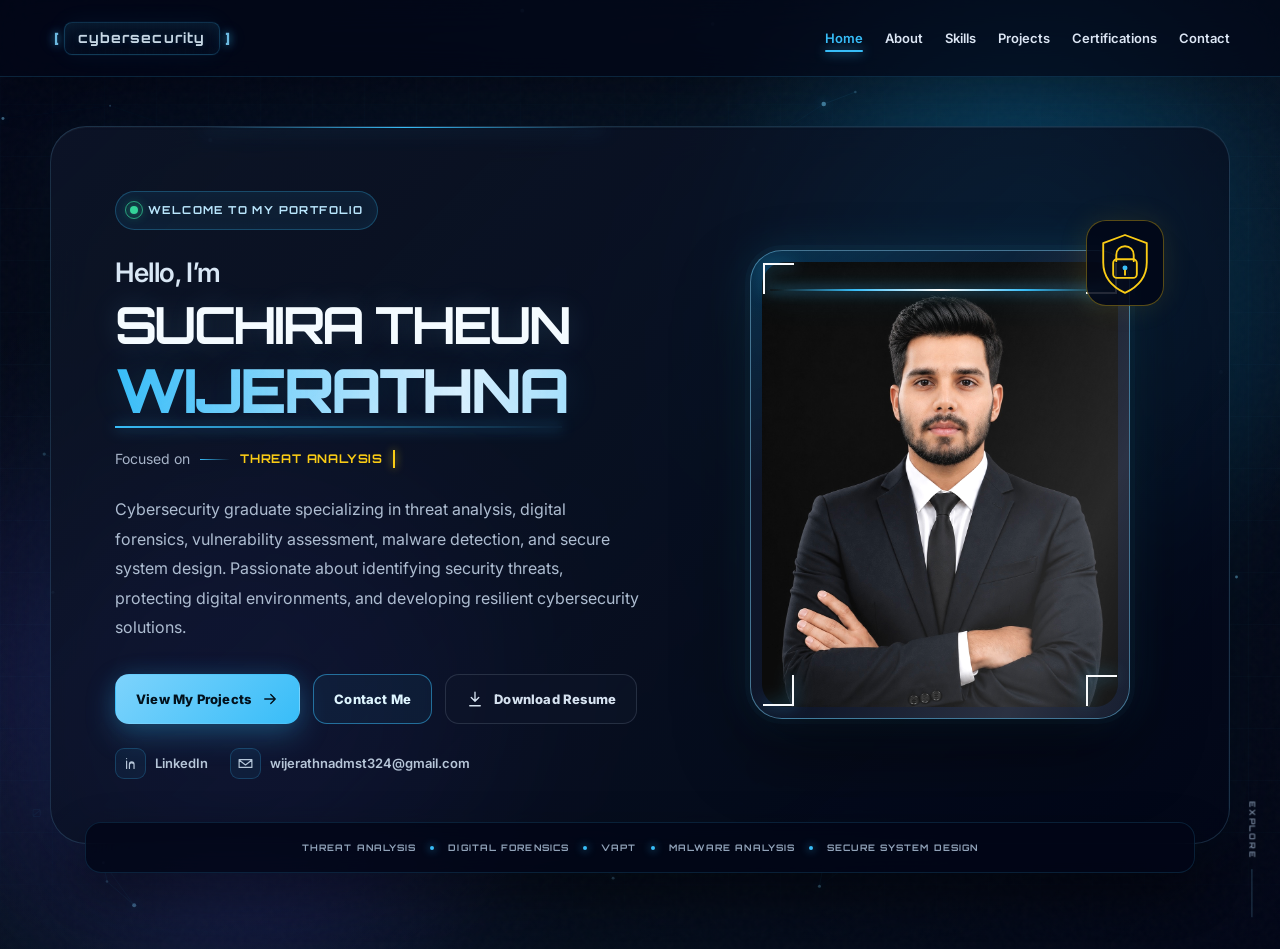
==== commit 30ba99be: "Add files via upload" ====
--- a/index.html
+++ b/index.html
@@ -56,6 +56,27 @@
 <span aria-hidden="true" class="focus-divider"></span>
 <span class="dynamic-focus" data-focus-words="Threat Analysis|Digital Forensics|Vulnerability Assessment|Malware Detection">Threat Analysis</span>
 <span aria-hidden="true" class="typing-cursor"></span>
+</div>
+<div class="mobile-visual-slot" aria-label="Portrait of Suchira Theun Wijerathna with animated cybersecurity interface">
+<div class="portrait-stage">
+<div class="portrait-card">
+<div aria-hidden="true" class="portrait-scan"></div>
+<img alt="Suchira Theun Wijerathna" src="assets/profile-photo.png"/>
+<span aria-hidden="true" class="corner corner-top-left"></span>
+<span aria-hidden="true" class="corner corner-top-right"></span>
+<span aria-hidden="true" class="corner corner-bottom-left"></span>
+<span aria-hidden="true" class="corner corner-bottom-right"></span>
+</div>
+<div aria-hidden="true" class="security-seal">
+<svg viewBox="0 0 90 100">
+<path d="M45 5 80 18v31c0 24-14 39-35 49C24 88 10 73 10 49V18L45 5Z"></path>
+<path d="M31 47V37c0-8 6-14 14-14s14 6 14 14v10"></path>
+<rect height="30" rx="6" width="38" x="26" y="44"></rect>
+<circle cx="45" cy="58" r="4"></circle>
+<path d="M45 62v7"></path>
+</svg>
+</div>
+</div>
 </div>
 <p class="premium-intro">
               Cybersecurity graduate specializing in threat analysis, digital forensics, vulnerability assessment, malware detection, and secure system design. Passionate about identifying security threats, protecting digital environments, and developing resilient cybersecurity solutions.
--- a/style.css
+++ b/style.css
@@ -6813,3 +6813,44 @@
     transform: none !important;
   }
 }
+
+
+/* Mobile-only portrait position adjustment for home page */
+.mobile-visual-slot {
+  display: none;
+}
+
+@media (max-width: 680px) {
+  .mobile-visual-slot {
+    display: flex;
+    justify-content: center;
+    margin: 14px 0 6px;
+  }
+
+  .mobile-visual-slot .portrait-stage {
+    width: min(76vw, 290px);
+    min-width: 0;
+  }
+
+  .mobile-visual-slot .security-seal {
+    top: -18px;
+    right: -2px;
+  }
+
+  .premium-visual {
+    display: none;
+  }
+}
+
+@media (max-width: 430px) {
+  .mobile-visual-slot .portrait-stage {
+    width: min(76vw, 260px);
+  }
+
+  .mobile-visual-slot .security-seal {
+    top: -18px;
+    right: -2px;
+    width: 52px;
+    height: 58px;
+  }
+}
